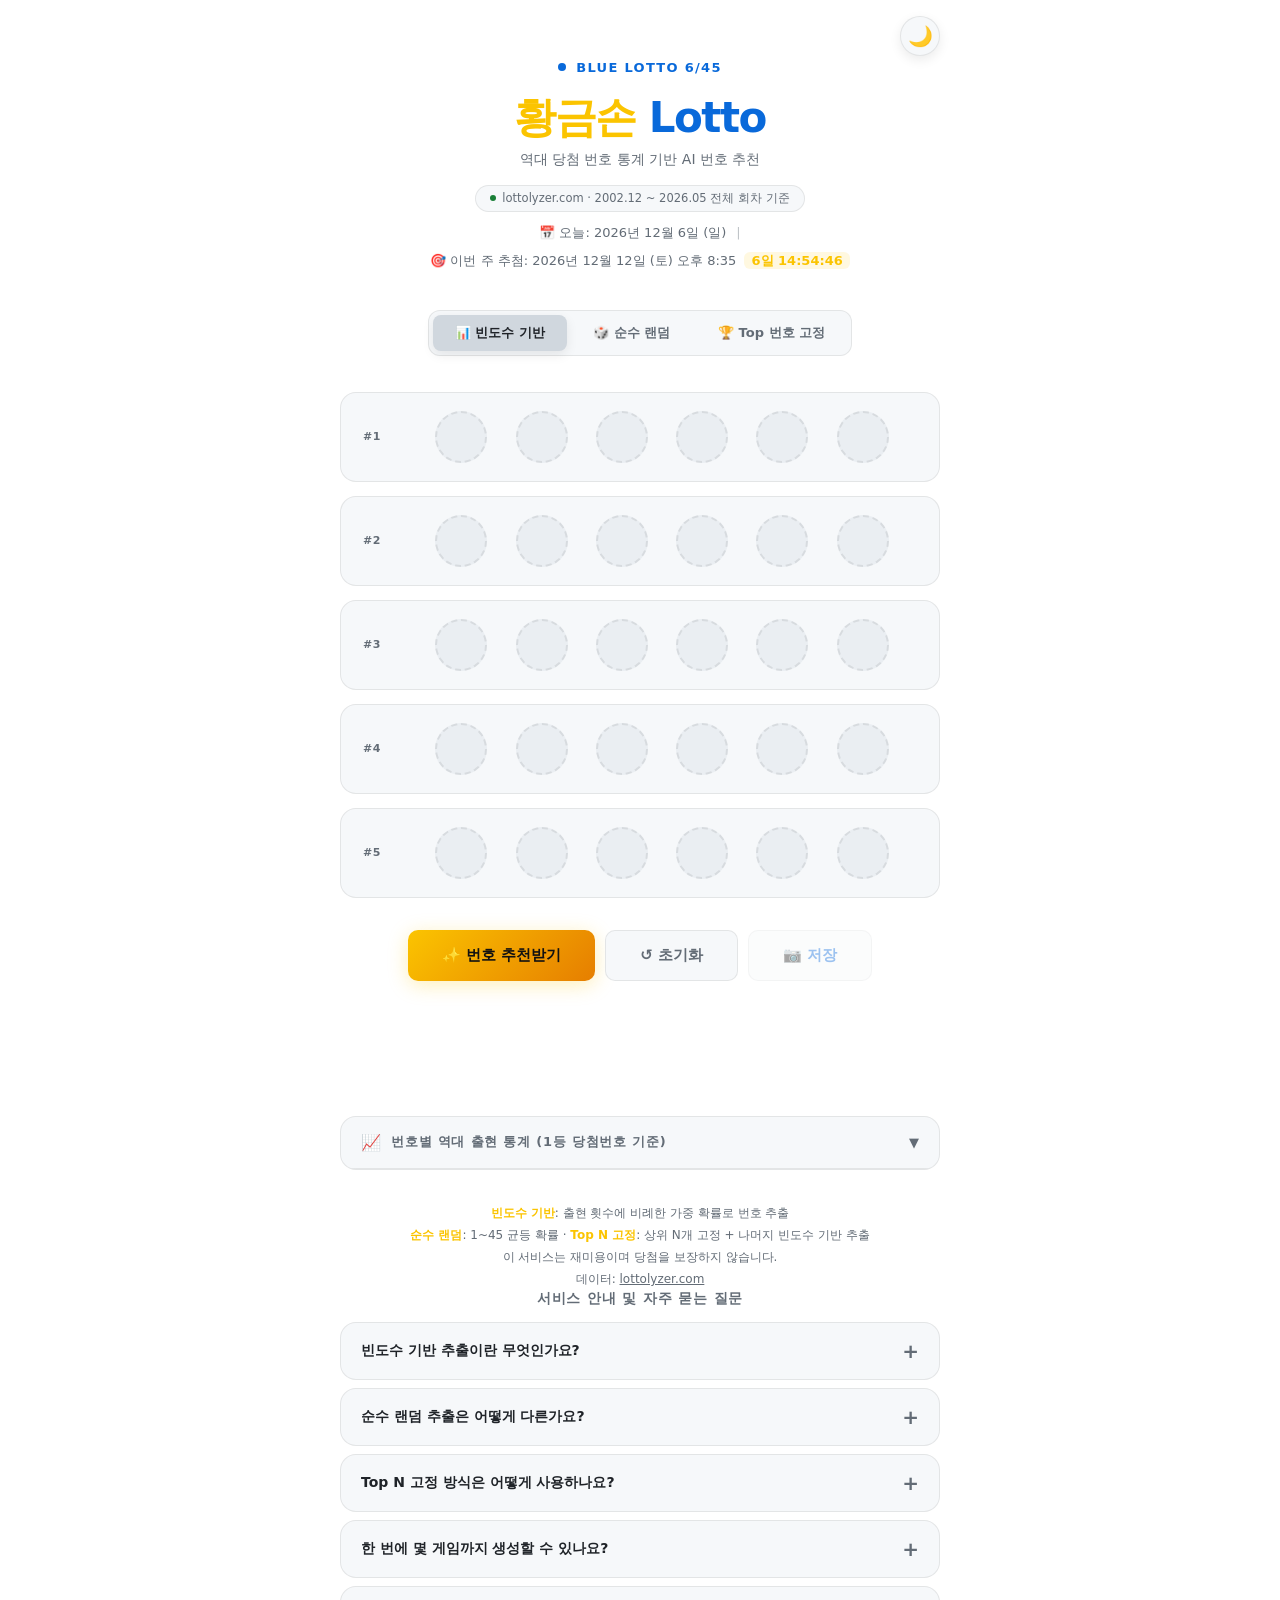
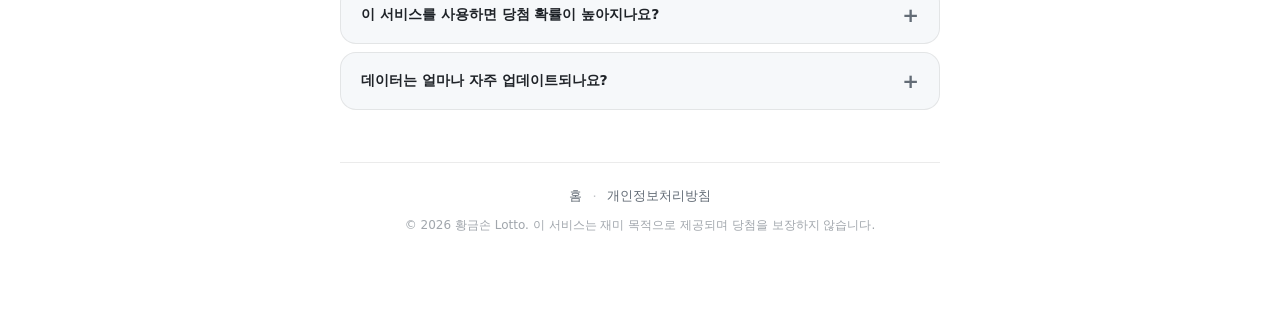
==== index.html @ 5e73bedd "타이틀 'Bluepapa AI Lotto번호 생성기' → '황금손 Lotto' 변경 Co-Authored-By: Claude Sonnet 4.6 <noreply@anthropic." ====
<!DOCTYPE html>
<html lang="ko">
<head>
  <meta charset="UTF-8" />
  <meta name="viewport" content="width=device-width, initial-scale=1.0" />
  <title>황금손 Lotto - 통계 기반 번호 추천</title>
  <meta name="description" content="역대 로또 6/45 당첨 번호 통계를 기반으로 AI가 번호를 추천해 드립니다. 빈도수 기반, 순수 랜덤, Top N 고정 등 다양한 방식으로 번호를 생성하세요." />
  <meta name="keywords" content="로또번호생성기, 로또번호추천, 로또645, AI로또, 로또통계, 로또번호, 당첨번호" />
  <meta name="robots" content="index, follow" />
  <meta property="og:type" content="website" />
  <meta property="og:title" content="황금손 Lotto" />
  <meta property="og:description" content="역대 당첨 번호 통계 기반 AI 로또 번호 추천 서비스" />
  <meta property="og:url" content="https://jocoding-ckj.pages.dev" />
  <link rel="canonical" href="https://jocoding-ckj.pages.dev" />
  <link rel="stylesheet" href="style.css">
  <script type="application/ld+json">
  {
    "@context": "https://schema.org",
    "@type": "WebApplication",
    "name": "황금손 Lotto",
    "description": "역대 로또 6/45 당첨 번호 통계를 기반으로 AI가 번호를 추천해 드리는 무료 서비스",
    "url": "https://jocoding-ckj.pages.dev",
    "applicationCategory": "EntertainmentApplication",
    "inLanguage": "ko",
    "isAccessibleForFree": true,
    "offers": { "@type": "Offer", "price": "0", "priceCurrency": "KRW" }
  }
  </script>
</head>
<body>

  <!-- Header -->
  <header>
    <button class="theme-toggle" id="themeToggle" onclick="toggleTheme()" title="테마 변경">
      <span id="themeIcon">🌙</span>
    </button>
    <div class="logo">
      <div class="logo-dot"></div>
      Blue Lotto 6/45
    </div>
    <h1><span class="gold">황금손</span> <span class="blue">Lotto</span></h1>
    <p class="tagline">역대 당첨 번호 통계 기반 AI 번호 추천</p>
    <div class="data-badge">
      lottolyzer.com · 2002.12 ~ 2026.05 전체 회차 기준
    </div>
    <div class="draw-info" id="drawInfo"></div>
  </header>

  <!-- Mode Toggle -->
  <div class="mode-wrap">
    <button class="mode-btn active" id="btnFreq" onclick="setMode('freq')">📊 빈도수 기반</button>
    <button class="mode-btn" id="btnRandom" onclick="setMode('random')">🎲 순수 랜덤</button>
    <button class="mode-btn" id="btnTopN" onclick="setMode('topn')">🏆 Top 번호 고정</button>
  </div>

  <!-- Top N 서브 셀렉터 -->
  <div class="topn-wrap" id="topnWrap">
    <div class="topn-label">상위 <strong id="topnLabelNum">3</strong>개 고정 + 나머지 빈도수 기반 추출</div>
    <div class="topn-btns">
      <button class="topn-btn" onclick="setTopN(1)">1</button>
      <button class="topn-btn" onclick="setTopN(2)">2</button>
      <button class="topn-btn active" onclick="setTopN(3)">3</button>
      <button class="topn-btn" onclick="setTopN(4)">4</button>
      <button class="topn-btn" onclick="setTopN(5)">5</button>
      <button class="topn-btn" onclick="setTopN(6)">6</button>
    </div>
  </div>

  <!-- Board -->
  <div class="board" id="board"></div>

  <!-- Buttons -->
  <div class="btn-group">
    <button class="btn btn-primary" onclick="generate()">✨ 번호 추천받기</button>
    <button class="btn btn-secondary" onclick="clearBoard()">↺ 초기화</button>
    <button class="btn btn-save" id="btnSave" onclick="saveAsImage()" disabled>📷 저장</button>
  </div>

  <!-- Lotto Ticket -->
  <section class="ticket-section" id="ticketSection">
    <div class="ticket-section-header">
      <span class="ticket-section-title">📋 로또 기입 용지</span>
    </div>
    <div class="ticket-scroll-wrap">
      <div class="ticket-card">
        <div class="ticket-brand-strip">
          <div class="ticket-brand-inner">
            <span class="tb-logo">Lotto</span>
            <span class="tb-sub">6/45</span>
          </div>
        </div>
        <div class="ticket-games" id="ticketGames"></div>
      </div>
    </div>
  </section>

  <!-- Stats Panel -->
  <div class="stats-panel">
    <div class="stats-header" onclick="toggleStats()">
      <div class="stats-header-left">
        <span>📈</span>
        <h2>번호별 역대 출현 통계 (1등 당첨번호 기준)</h2>
      </div>
      <span class="stats-toggle-icon" id="statsIcon">▼</span>
    </div>
    <div class="stats-body" id="statsBody">
      <div class="stats-inner">
        <div class="sort-tabs">
          <button class="sort-tab active" onclick="sortStats('freq')">출현 많은 순</button>
          <button class="sort-tab" onclick="sortStats('asc')">번호 오름차순</button>
          <button class="sort-tab" onclick="sortStats('rare')">출현 적은 순</button>
        </div>
        <div class="stats-grid" id="statsGrid"></div>
      </div>
    </div>
  </div>

  <!-- Notice -->
  <p class="notice">
    <strong>빈도수 기반</strong>: 출현 횟수에 비례한 가중 확률로 번호 추출<br>
    <strong>순수 랜덤</strong>: 1~45 균등 확률 · <strong>Top N 고정</strong>: 상위 N개 고정 + 나머지 빈도수 기반 추출<br>
    이 서비스는 재미용이며 당첨을 보장하지 않습니다.<br>
    데이터: <a href="https://en.lottolyzer.com/number-frequencies/south-korea/6_slash_45-lotto" target="_blank">lottolyzer.com</a>
  </p>

  <!-- FAQ -->
  <section class="faq-section" id="faq">
    <h2 class="faq-title">서비스 안내 및 자주 묻는 질문</h2>
    <div class="faq-list">
      <div class="faq-item">
        <button class="faq-q" onclick="toggleFaq(this)">
          <span>빈도수 기반 추출이란 무엇인가요?</span>
          <span class="faq-icon">+</span>
        </button>
        <div class="faq-a">
          <p>2002년 12월부터 현재까지 진행된 모든 로또 6/45 회차의 1등 당첨 번호를 분석하여, 자주 등장한 번호일수록 더 높은 가중 확률로 선택하는 방식입니다. 통계적으로 출현 빈도가 높은 번호를 선호하시는 분께 적합합니다.</p>
        </div>
      </div>
      <div class="faq-item">
        <button class="faq-q" onclick="toggleFaq(this)">
          <span>순수 랜덤 추출은 어떻게 다른가요?</span>
          <span class="faq-icon">+</span>
        </button>
        <div class="faq-a">
          <p>1번부터 45번까지 모든 번호를 완전히 동일한 확률로 추출하는 방식입니다. 과거 통계와 무관하게 순수하게 운에 맡기고 싶으신 분께 적합하며, 매 추출마다 완전히 독립적인 번호 조합이 생성됩니다.</p>
        </div>
      </div>
      <div class="faq-item">
        <button class="faq-q" onclick="toggleFaq(this)">
          <span>Top N 고정 방식은 어떻게 사용하나요?</span>
          <span class="faq-icon">+</span>
        </button>
        <div class="faq-a">
          <p>역대 가장 많이 출현한 상위 N개 번호를 매 게임에 반드시 포함시키고, 나머지 번호는 빈도수 기반으로 추출하는 혼합 방식입니다. N은 1~6 중에서 선택할 수 있으며, 핫 번호를 고정하면서 나머지는 통계적으로 추출하고 싶을 때 유용합니다.</p>
        </div>
      </div>
      <div class="faq-item">
        <button class="faq-q" onclick="toggleFaq(this)">
          <span>한 번에 몇 게임까지 생성할 수 있나요?</span>
          <span class="faq-icon">+</span>
        </button>
        <div class="faq-a">
          <p>현재 버튼을 누를 때마다 5게임(5줄)이 한꺼번에 생성됩니다. 각 게임은 서로 독립적으로 계산되며, 초기화 버튼을 누르면 보드가 비워지고 다시 생성할 수 있습니다.</p>
        </div>
      </div>
      <div class="faq-item">
        <button class="faq-q" onclick="toggleFaq(this)">
          <span>이 서비스를 사용하면 당첨 확률이 높아지나요?</span>
          <span class="faq-icon">+</span>
        </button>
        <div class="faq-a">
          <p>아니요. 로또는 매 회차 독립적으로 진행되는 무작위 추첨이므로, 어떤 통계적 방법으로도 당첨 확률을 높이는 것은 불가능합니다. 이 서비스는 순수하게 재미와 흥미를 위한 도구이며, 당첨을 보장하거나 암시하지 않습니다. 책임감 있는 방식으로 즐겨 주세요.</p>
        </div>
      </div>
      <div class="faq-item">
        <button class="faq-q" onclick="toggleFaq(this)">
          <span>데이터는 얼마나 자주 업데이트되나요?</span>
          <span class="faq-icon">+</span>
        </button>
        <div class="faq-a">
          <p>현재 2002년 12월 첫 회차부터 2026년 5월까지의 전체 회차 데이터를 기반으로 하고 있습니다. 통계 데이터는 주기적으로 최신 회차를 반영하여 업데이트됩니다.</p>
        </div>
      </div>
    </div>
  </section>

  <!-- Footer -->
  <footer class="site-footer">
    <nav class="footer-nav">
      <a href="/">홈</a>
      <span class="footer-divider">·</span>
      <a href="/privacy.html">개인정보처리방침</a>
    </nav>
    <p class="footer-copy">© 2026 황금손 Lotto. 이 서비스는 재미 목적으로 제공되며 당첨을 보장하지 않습니다.</p>
  </footer>

  <script src="main.js"></script>
  <script>
    function toggleFaq(btn) {
      const item = btn.closest('.faq-item');
      const isOpen = item.classList.contains('open');
      document.querySelectorAll('.faq-item.open').forEach(el => el.classList.remove('open'));
      if (!isOpen) item.classList.add('open');
    }
  </script>
  <script>
    (function () {
      const days = ['일', '월', '화', '수', '목', '금', '토'];
      const fmt = d => `${d.getFullYear()}년 ${d.getMonth() + 1}월 ${d.getDate()}일 (${days[d.getDay()]})`;

      function getNextDraw() {
        const now = new Date();
        const draw = new Date(now);
        const dow = draw.getDay();
        const daysUntilSat = (6 - dow + 7) % 7 || 7;
        const isTodaySat = dow === 6 && (now.getHours() < 20 || (now.getHours() === 20 && now.getMinutes() < 35));
        if (!isTodaySat) draw.setDate(draw.getDate() + daysUntilSat);
        draw.setHours(20, 35, 0, 0);
        return draw;
      }

      function pad(n) { return String(n).padStart(2, '0'); }

      function updateInfo() {
        const now = new Date();
        const draw = getNextDraw();
        const diff = draw - now;

        const todayStr = fmt(now);
        const drawStr = `${fmt(draw)} 오후 8:35`;

        let countdown = '';
        if (diff > 0) {
          const h = Math.floor(diff / 3600000);
          const m = Math.floor((diff % 3600000) / 60000);
          const s = Math.floor((diff % 60000) / 1000);
          const d = Math.floor(h / 24);
          const rh = h % 24;
          countdown = d > 0
            ? `<span class="countdown">${d}일 ${pad(rh)}:${pad(m)}:${pad(s)}</span>`
            : `<span class="countdown">${pad(rh)}:${pad(m)}:${pad(s)}</span>`;
        }

        document.getElementById('drawInfo').innerHTML =
          `<span>📅 오늘: ${todayStr}</span><span class="draw-divider">|</span><span>🎯 이번 주 추첨: ${drawStr} ${countdown}</span>`;
      }

      updateInfo();
      setInterval(updateInfo, 1000);
    })();
  </script>
</body>
</html>
---- style.css ----
/* ── System Font Stack ── */
:root {
  /* Light Mode (Default) */
  --bg:      #ffffff;
  --bg2:     #f6f8fa;
  --bg3:     #eaeef2;
  --bg4:     #d0d7de;
  --border:  rgba(0,0,0,0.08);
  --text:    #1f2328;
  --muted:   #636c76;
  --accent:  #fbc400;
  --accent2: #0969da;
  --green:   #1a7f37;
  --radius:  16px;
  --shadow:  0 4px 12px rgba(0,0,0,0.08);
  --ball-shadow: 0 4px 8px rgba(0,0,0,0.15);
}

body.dark-mode {
  /* Dark Mode */
  --bg:      #0d1117;
  --bg2:     #161b22;
  --bg3:     #1c2230;
  --bg4:     #222b3a;
  --border:  rgba(255,255,255,0.08);
  --text:    #e6edf3;
  --muted:   #8b949e;
  --accent:  #fbc400;
  --accent2: #4f9cf9;
  --green:   #4caf50;
  --shadow:  0 4px 12px rgba(0,0,0,0.5);
  --ball-shadow: 0 6px 16px rgba(0,0,0,0.5);
}

*, *::before, *::after { box-sizing: border-box; margin: 0; padding: 0; }

html { scroll-behavior: smooth; }

body {
  background: var(--bg);
  color: var(--text);
  font-family: 'Segoe UI', system-ui, -apple-system, sans-serif;
  min-height: 100vh;
  display: flex;
  flex-direction: column;
  align-items: center;
  padding: 56px 20px 80px;
  transition: background 0.3s, color 0.3s;
}

::-webkit-scrollbar { width: 6px; }
::-webkit-scrollbar-track { background: var(--bg); }
::-webkit-scrollbar-thumb { background: var(--bg3); border-radius: 3px; }

/* ───────────── HEADER ───────────── */
header {
  text-align: center;
  margin-bottom: 40px;
  position: relative;
  width: 100%;
  max-width: 600px;
}

.theme-toggle {
  position: absolute;
  top: -40px;
  right: 0;
  background: var(--bg2);
  border: 1px solid var(--border);
  color: var(--text);
  width: 40px;
  height: 40px;
  border-radius: 50%;
  display: flex;
  align-items: center;
  justify-content: center;
  cursor: pointer;
  font-size: 20px;
  transition: all 0.2s;
  box-shadow: var(--shadow);
}

.theme-toggle:hover {
  transform: scale(1.1);
}

.logo {
  display: inline-flex;
  align-items: center;
  justify-content: center;
  gap: 10px;
  font-size: 13px;
  font-weight: 700;
  color: var(--accent2);
  letter-spacing: 0.1em;
  text-transform: uppercase;
  margin-bottom: 20px;
  font-variant-numeric: tabular-nums;
}

.logo-dot {
  width: 8px; height: 8px;
  border-radius: 50%;
  background: var(--accent2);
  animation: blink 2s ease-in-out infinite;
}

@keyframes blink {
  0%, 100% { opacity: 1; }
  50% { opacity: 0.3; }
}

h1 {
  font-size: clamp(24px, 5vw, 42px);
  font-weight: 800;
  letter-spacing: -1.5px;
  line-height: 1.1;
  margin-bottom: 10px;
  white-space: nowrap;
}

h1 .blue { color: var(--accent2); }
h1 .gold { color: var(--accent); }

.tagline {
  font-size: 14px;
  color: var(--muted);
  margin-bottom: 16px;
}

.data-badge {
  display: inline-flex;
  align-items: center;
  gap: 6px;
  background: var(--bg2);
  border: 1px solid var(--border);
  border-radius: 100px;
  padding: 5px 14px;
  font-size: 11.5px;
  color: var(--muted);
}

.data-badge::before {
  content: '';
  width: 6px; height: 6px;
  border-radius: 50%;
  background: var(--green);
}

.draw-info {
  margin-top: 12px;
  display: flex;
  align-items: center;
  gap: 10px;
  flex-wrap: wrap;
  justify-content: center;
  font-size: 13px;
  color: var(--muted);
}

.draw-divider {
  opacity: 0.4;
}

.countdown {
  font-variant-numeric: tabular-nums;
  font-weight: 600;
  color: var(--accent);
  background: rgba(251, 196, 0, 0.12);
  padding: 1px 7px;
  border-radius: 6px;
  margin-left: 4px;
}

/* ───────────── MODE TOGGLE ───────────── */
.mode-wrap {
  display: flex;
  background: var(--bg2);
  border: 1px solid var(--border);
  border-radius: 12px;
  padding: 4px;
  gap: 4px;
  margin-bottom: 12px;
}

.mode-btn {
  cursor: pointer;
  border: none;
  border-radius: 8px;
  padding: 9px 22px;
  font-size: 13px;
  font-weight: 600;
  font-family: inherit;
  background: transparent;
  color: var(--muted);
  transition: all 0.2s;
  white-space: nowrap;
}

.mode-btn.active {
  background: var(--bg4);
  color: var(--text);
  box-shadow: var(--shadow);
}

/* ───────────── TOP-N 서브 셀렉터 ───────────── */
.topn-wrap {
  display: flex;
  flex-direction: column;
  align-items: center;
  gap: 10px;
  margin-bottom: 24px;
  overflow: hidden;
  max-height: 0;
  opacity: 0;
  transition: max-height 0.35s ease, opacity 0.25s ease, margin-bottom 0.35s ease;
}

.topn-wrap.visible {
  max-height: 120px;
  opacity: 1;
  margin-bottom: 24px;
}

.topn-label {
  font-size: 12px;
  color: var(--muted);
  letter-spacing: 0.05em;
}

.topn-label strong { color: var(--accent); }

.topn-btns {
  display: flex;
  gap: 7px;
}

.topn-btn {
  cursor: pointer;
  width: 44px; height: 44px;
  border-radius: 10px;
  border: 1px solid var(--border);
  background: var(--bg3);
  color: var(--muted);
  font-family: inherit;
  font-size: 15px;
  font-weight: 700;
  transition: all 0.2s;
  display: flex; align-items: center; justify-content: center;
}

.topn-btn:hover {
  border-color: rgba(251,196,0,0.4);
  color: var(--text);
}

.topn-btn.active {
  background: linear-gradient(135deg, #fbc400, #e67e00);
  border-color: transparent;
  color: #111;
  box-shadow: 0 4px 12px rgba(251,196,0,0.35);
  transform: scale(1.1);
}

/* 고정 볼 표시 */
.ball.fixed-ball {
  box-shadow:
    inset 0 -4px 8px rgba(0,0,0,0.3),
    inset 0 2px 4px rgba(255,255,255,0.15),
    var(--ball-shadow),
    0 0 0 3px rgba(251,196,0,0.7);
}

.pin-icon {
  font-size: 9px;
  text-align: center;
  line-height: 1;
  height: 12px;
}

/* ───────────── BOARD ───────────── */
.board {
  width: 100%;
  max-width: 600px;
  display: flex;
  flex-direction: column;
  gap: 14px;
  margin-bottom: 32px;
}

.game-row {
  background: var(--bg2);
  border: 1px solid var(--border);
  border-radius: var(--radius);
  padding: 18px 22px;
  display: flex;
  align-items: center;
  gap: 14px;
  transition: border-color 0.25s;
}

.game-row:hover { border-color: rgba(251,196,0,0.2); }

.game-label {
  font-size: 11px;
  font-weight: 700;
  color: var(--muted);
  min-width: 30px;
  letter-spacing: 0.05em;
  font-variant-numeric: tabular-nums;
}

.balls {
  display: flex;
  flex: 1;
  justify-content: space-evenly;
  align-items: flex-end;
}

/* ───────────── BALL ───────────── */
.ball-wrap { display: flex; flex-direction: column; align-items: center; gap: 4px; }

.ball {
  width: 52px; height: 52px;
  border-radius: 50%;
  display: flex;
  align-items: center;
  justify-content: center;
  font-size: 17px;
  font-weight: 800;
  color: #fff;
  text-shadow: 0 1px 3px rgba(0,0,0,0.35);
  position: relative;
  opacity: 0;
  transform: scale(0.3) rotate(-15deg);
  transition: opacity 0.3s, transform 0.42s cubic-bezier(0.34,1.56,0.64,1);
  box-shadow:
    inset 0 -4px 8px rgba(0,0,0,0.3),
    inset 0 2px 4px rgba(255,255,255,0.15),
    var(--ball-shadow);
  cursor: default;
}

.ball::after {
  content: '';
  position: absolute;
  top: 7px; left: 9px;
  width: 14px; height: 9px;
  background: rgba(255,255,255,0.28);
  border-radius: 50%;
  transform: rotate(-30deg);
}

.ball.show { opacity: 1; transform: scale(1) rotate(0deg); }

/* 로또 공 색상 */
.ball.y { background: radial-gradient(circle at 35% 30%, #ffe566, #f9a800); }  /* 1–10 */
.ball.b { background: radial-gradient(circle at 35% 30%, #90caf9, #1565c0); }  /* 11–20 */
.ball.r { background: radial-gradient(circle at 35% 30%, #ef9a9a, #c62828); }  /* 21–30 */
.ball.s { background: radial-gradient(circle at 35% 30%, #cfd8dc, #546e7a); }  /* 31–40 */
.ball.g { background: radial-gradient(circle at 35% 30%, #dce775, #558b2f); }  /* 41–45 */

.ball-placeholder {
  width: 52px; height: 52px;
  border-radius: 50%;
  background: var(--bg3);
  border: 2px dashed var(--border);
}

.ball-rank {
  font-size: 9px;
  font-weight: 700;
  color: var(--muted);
  letter-spacing: 0.04em;
  opacity: 0;
  transition: opacity 0.3s 0.5s;
  height: 12px;
}

.ball-rank.hot { color: var(--accent); }
.ball-rank.visible { opacity: 1; }

/* ───────────── BUTTONS ───────────── */
.btn-group {
  display: flex;
  gap: 10px;
  flex-wrap: wrap;
  justify-content: center;
  margin-bottom: 44px;
}

.btn {
  cursor: pointer;
  border: none;
  border-radius: 10px;
  font-family: inherit;
  font-weight: 700;
  font-size: 15px;
  padding: 15px 34px;
  transition: transform 0.15s, box-shadow 0.2s, background 0.2s;
}

.btn:active { transform: scale(0.95) !important; }

.btn-primary {
  background: linear-gradient(135deg, #fbc400 0%, #e67e00 100%);
  color: #111;
  box-shadow: 0 4px 20px rgba(251,196,0,0.28);
}

.btn-primary:hover {
  transform: translateY(-2px);
  box-shadow: 0 8px 32px rgba(251,196,0,0.42);
}

.btn-secondary {
  background: var(--bg2);
  color: var(--muted);
  border: 1px solid var(--border);
}

.btn-secondary:hover {
  color: var(--text);
  border-color: rgba(0,0,0,0.1);
  transform: translateY(-2px);
}

.btn-save {
  background: var(--bg2);
  color: var(--accent2);
  border: 1px solid var(--border);
}

.btn-save:hover:not(:disabled) {
  background: var(--bg3);
  transform: translateY(-2px);
}

.btn-save:disabled {
  opacity: 0.4;
  cursor: not-allowed;
}

body.dark-mode .btn-secondary:hover {
    border-color: rgba(255,255,255,0.2);
}

/* ───────────── STATS PANEL ───────────── */
.stats-panel {
  width: 100%;
  max-width: 600px;
  background: var(--bg2);
  border: 1px solid var(--border);
  border-radius: var(--radius);
  overflow: hidden;
  margin-bottom: 32px;
}

.stats-header {
  display: flex;
  align-items: center;
  justify-content: space-between;
  padding: 16px 20px;
  border-bottom: 1px solid var(--border);
  cursor: pointer;
  user-select: none;
}

.stats-header-left {
  display: flex;
  align-items: center;
  gap: 10px;
}

.stats-header h2 {
  font-size: 13px;
  font-weight: 700;
  color: var(--muted);
  letter-spacing: 0.06em;
  text-transform: uppercase;
}

.stats-toggle-icon {
  font-size: 13px;
  color: var(--muted);
  transition: transform 0.3s;
}

.stats-toggle-icon.open { transform: rotate(180deg); }

.stats-body {
  max-height: 0;
  overflow: hidden;
  transition: max-height 0.4s ease;
}

.stats-body.open { max-height: 600px; }

.stats-inner { padding: 20px; }

/* 정렬 탭 */
.sort-tabs {
  display: flex;
  gap: 6px;
  margin-bottom: 16px;
}

.sort-tab {
  cursor: pointer;
  border: 1px solid var(--border);
  border-radius: 6px;
  padding: 5px 12px;
  font-size: 11px;
  font-weight: 600;
  background: transparent;
  color: var(--muted);
  font-family: inherit;
  transition: all 0.15s;
}

.sort-tab.active {
  background: var(--bg4);
  color: var(--text);
  border-color: rgba(0,0,0,0.1);
}

body.dark-mode .sort-tab.active {
    border-color: rgba(255,255,255,0.2);
}

.stats-grid {
  display: grid;
  grid-template-columns: repeat(auto-fill, minmax(76px, 1fr));
  gap: 7px;
}

.stat-card {
  display: flex;
  flex-direction: column;
  align-items: center;
  gap: 5px;
  padding: 10px 6px 8px;
  border-radius: 10px;
  border: 1px solid var(--border);
  background: var(--bg3);
  transition: border-color 0.2s, background 0.2s, transform 0.2s;
}

.stat-card.picked {
  border-color: rgba(251,196,0,0.55);
  background: rgba(251,196,0,0.05);
  transform: scale(1.04);
}

.stat-num {
  font-size: 17px;
  font-weight: 800;
  color: var(--text);
}

.stat-bar-wrap {
  width: 100%;
  height: 4px;
  background: rgba(0,0,0,0.06);
  border-radius: 2px;
  overflow: hidden;
}

body.dark-mode .stat-bar-wrap {
    background: rgba(255,255,255,0.06);
}

.stat-bar {
  height: 100%;
  border-radius: 2px;
  background: linear-gradient(90deg, #fbc400, #e67e00);
}

.stat-count {
  font-size: 10px;
  color: var(--muted);
  font-variant-numeric: tabular-nums;
}

/* ───────────── CONTACT FORM ───────────── */
.contact-section {
  width: 100%;
  max-width: 600px;
  background: var(--bg2);
  border: 1px solid var(--border);
  border-radius: var(--radius);
  padding: 28px 28px 24px;
  margin-bottom: 32px;
}

.contact-header { margin-bottom: 20px; }

.contact-title {
  font-size: 15px;
  font-weight: 700;
  color: var(--text);
  margin-bottom: 6px;
  letter-spacing: 0.02em;
}

.contact-desc {
  font-size: 12px;
  color: var(--muted);
  line-height: 1.6;
}

.form-row {
  display: grid;
  grid-template-columns: 1fr 1fr;
  gap: 12px;
}

.form-group {
  display: flex;
  flex-direction: column;
  gap: 6px;
  margin-bottom: 14px;
}

.form-group label {
  font-size: 12px;
  font-weight: 600;
  color: var(--muted);
  letter-spacing: 0.04em;
}

.form-group input,
.form-group select,
.form-group textarea {
  background: var(--bg);
  border: 1px solid var(--border);
  border-radius: 10px;
  color: var(--text);
  font-family: inherit;
  font-size: 13.5px;
  padding: 10px 13px;
  transition: border-color 0.2s, box-shadow 0.2s;
  outline: none;
  width: 100%;
  resize: none;
}

.form-group input::placeholder,
.form-group textarea::placeholder {
  color: var(--muted);
  opacity: 0.6;
}

.form-group input:focus,
.form-group select:focus,
.form-group textarea:focus {
  border-color: var(--accent);
  box-shadow: 0 0 0 3px rgba(251,196,0,0.15);
}

.form-group select option {
  background: var(--bg2);
  color: var(--text);
}

.form-submit {
  width: 100%;
  margin-top: 4px;
}

.form-success {
  display: none;
  text-align: center;
  color: var(--green);
  font-size: 14px;
  font-weight: 600;
  padding: 12px 0;
}

@media (max-width: 500px) {
  .form-row { grid-template-columns: 1fr; }
  .contact-section { padding: 20px 16px; }
}

/* ───────────── LOTTO TICKET ───────────── */
.ticket-section {
  width: 100%;
  max-width: 600px;
  margin-bottom: 32px;
  opacity: 0;
  transform: translateY(12px);
  pointer-events: none;
  transition: opacity 0.4s ease, transform 0.4s ease;
}

.ticket-section.visible {
  opacity: 1;
  transform: translateY(0);
  pointer-events: auto;
}

.ticket-section-header {
  text-align: center;
  margin-bottom: 10px;
}

.ticket-section-title {
  font-size: 12px;
  font-weight: 700;
  color: var(--muted);
  letter-spacing: 0.08em;
  text-transform: uppercase;
}

.ticket-scroll-wrap {
  overflow-x: auto;
  -webkit-overflow-scrolling: touch;
  border-radius: 12px;
  box-shadow: var(--shadow);
}

.ticket-card {
  display: flex;
  background: #fff;
  border-radius: 12px;
  overflow: hidden;
  border: 1px solid #ddd;
  min-width: max-content;
}

/* 왼쪽 브랜드 세로 스트립 */
.ticket-brand-strip {
  width: 36px;
  background: #cc1f2b;
  display: flex;
  align-items: center;
  justify-content: center;
  flex-shrink: 0;
}

.ticket-brand-inner {
  display: flex;
  flex-direction: column;
  align-items: center;
  gap: 2px;
  transform: rotate(-90deg);
  white-space: nowrap;
}

.tb-logo {
  font-size: 13px;
  font-weight: 900;
  color: #fff;
  font-style: italic;
  letter-spacing: 1px;
}

.tb-sub {
  font-size: 9px;
  font-weight: 700;
  color: rgba(255,255,255,0.85);
  letter-spacing: 0.5px;
}

/* 게임 컬럼들 */
.ticket-games {
  display: flex;
}

.ticket-game {
  display: flex;
  flex-direction: column;
  border-left: 1px solid #e0e0e0;
}

/* 게임 헤더 */
.tg-header {
  display: flex;
  align-items: center;
  justify-content: space-between;
  padding: 5px 7px 4px;
  background: #f5f5f5;
  border-bottom: 1px solid #e0e0e0;
  gap: 6px;
}

.tg-label {
  font-size: 13px;
  font-weight: 900;
  color: #cc1f2b;
}

.tg-price {
  font-size: 9px;
  font-weight: 700;
  color: #555;
  white-space: nowrap;
}

/* 숫자 그리드 7×7 */
.tg-grid {
  display: grid;
  grid-template-columns: repeat(7, 22px);
  gap: 1px;
  padding: 5px 6px;
  background: #fff;
  flex: 1;
}

.tg-cell {
  width: 22px;
  height: 22px;
  border-radius: 50%;
  display: flex;
  align-items: center;
  justify-content: center;
  font-size: 9.5px;
  font-weight: 600;
  color: #333;
  border: 1px solid #ddd;
  background: #fff;
  font-variant-numeric: tabular-nums;
  cursor: default;
  transition: transform 0.2s;
}

.tg-cell.tg-empty {
  border-color: transparent;
  background: transparent;
}

/* 선택된 번호: 볼 색상 */
.tg-cell.tg-y {
  background: radial-gradient(circle at 35% 30%, #ffe566, #f9a800);
  border-color: #f9a800;
  color: #5a3800;
  font-weight: 800;
  box-shadow: 0 1px 4px rgba(249,168,0,0.5);
  transform: scale(1.12);
}
.tg-cell.tg-b {
  background: radial-gradient(circle at 35% 30%, #90caf9, #1565c0);
  border-color: #1565c0;
  color: #fff;
  font-weight: 800;
  box-shadow: 0 1px 4px rgba(21,101,192,0.5);
  transform: scale(1.12);
}
.tg-cell.tg-r {
  background: radial-gradient(circle at 35% 30%, #ef9a9a, #c62828);
  border-color: #c62828;
  color: #fff;
  font-weight: 800;
  box-shadow: 0 1px 4px rgba(198,40,40,0.5);
  transform: scale(1.12);
}
.tg-cell.tg-s {
  background: radial-gradient(circle at 35% 30%, #cfd8dc, #546e7a);
  border-color: #546e7a;
  color: #fff;
  font-weight: 800;
  box-shadow: 0 1px 4px rgba(84,110,122,0.5);
  transform: scale(1.12);
}
.tg-cell.tg-g {
  background: radial-gradient(circle at 35% 30%, #dce775, #558b2f);
  border-color: #558b2f;
  color: #fff;
  font-weight: 800;
  box-shadow: 0 1px 4px rgba(85,139,47,0.5);
  transform: scale(1.12);
}

/* 게임 푸터 */
.tg-footer {
  font-size: 7.5px;
  color: #888;
  text-align: center;
  padding: 3px 4px;
  border-top: 1px solid #eee;
  background: #fafafa;
  white-space: nowrap;
}

/* ───────────── FAQ ───────────── */
.faq-section {
  width: 100%;
  max-width: 600px;
  margin-bottom: 40px;
}

.faq-title {
  font-size: 14px;
  font-weight: 700;
  color: var(--muted);
  letter-spacing: 0.06em;
  text-transform: uppercase;
  margin-bottom: 14px;
  text-align: center;
}

.faq-list {
  display: flex;
  flex-direction: column;
  gap: 8px;
}

.faq-item {
  background: var(--bg2);
  border: 1px solid var(--border);
  border-radius: var(--radius);
  overflow: hidden;
}

.faq-q {
  width: 100%;
  display: flex;
  align-items: center;
  justify-content: space-between;
  gap: 12px;
  padding: 16px 20px;
  background: none;
  border: none;
  cursor: pointer;
  font-family: inherit;
  font-size: 14px;
  font-weight: 600;
  color: var(--text);
  text-align: left;
}

.faq-icon {
  font-size: 20px;
  color: var(--muted);
  transition: transform 0.25s;
  flex-shrink: 0;
}

.faq-item.open .faq-icon { transform: rotate(45deg); color: var(--accent); }

.faq-a {
  max-height: 0;
  overflow: hidden;
  transition: max-height 0.3s ease, padding 0.3s ease;
  padding: 0 20px;
}

.faq-item.open .faq-a {
  max-height: 200px;
  padding: 0 20px 16px;
}

.faq-a p {
  font-size: 13.5px;
  color: var(--muted);
  line-height: 1.8;
}

/* ───────────── SITE FOOTER ───────────── */
.site-footer {
  width: 100%;
  max-width: 600px;
  text-align: center;
  margin-top: 12px;
  padding-top: 24px;
  border-top: 1px solid var(--border);
}

.footer-nav {
  display: flex;
  align-items: center;
  justify-content: center;
  gap: 10px;
  margin-bottom: 10px;
}

.footer-nav a {
  font-size: 13px;
  color: var(--muted);
  text-decoration: none;
  transition: color 0.2s;
}

.footer-nav a:hover { color: var(--text); }

.footer-divider {
  color: var(--muted);
  opacity: 0.4;
  font-size: 13px;
}

.footer-copy {
  font-size: 12px;
  color: var(--muted);
  opacity: 0.6;
  line-height: 1.7;
}

/* ───────────── FOOTER NOTICE ───────────── */
.notice {
  font-size: 12px;
  color: var(--muted);
  text-align: center;
  line-height: 1.85;
  max-width: 480px;
}

.notice strong { color: var(--accent); }
.notice a { color: var(--muted); }

/* ───────────── RESPONSIVE ───────────── */
@media (max-width: 500px) {
  .ball, .ball-placeholder { width: 44px; height: 44px; font-size: 15px; }
  .game-row { padding: 14px 12px; gap: 10px; }
  .balls { gap: 7px; }
  .ball::after { top: 5px; left: 6px; width: 11px; height: 7px; }
  .btn { padding: 13px 24px; font-size: 14px; }
  .theme-toggle { top: -50px; }
}
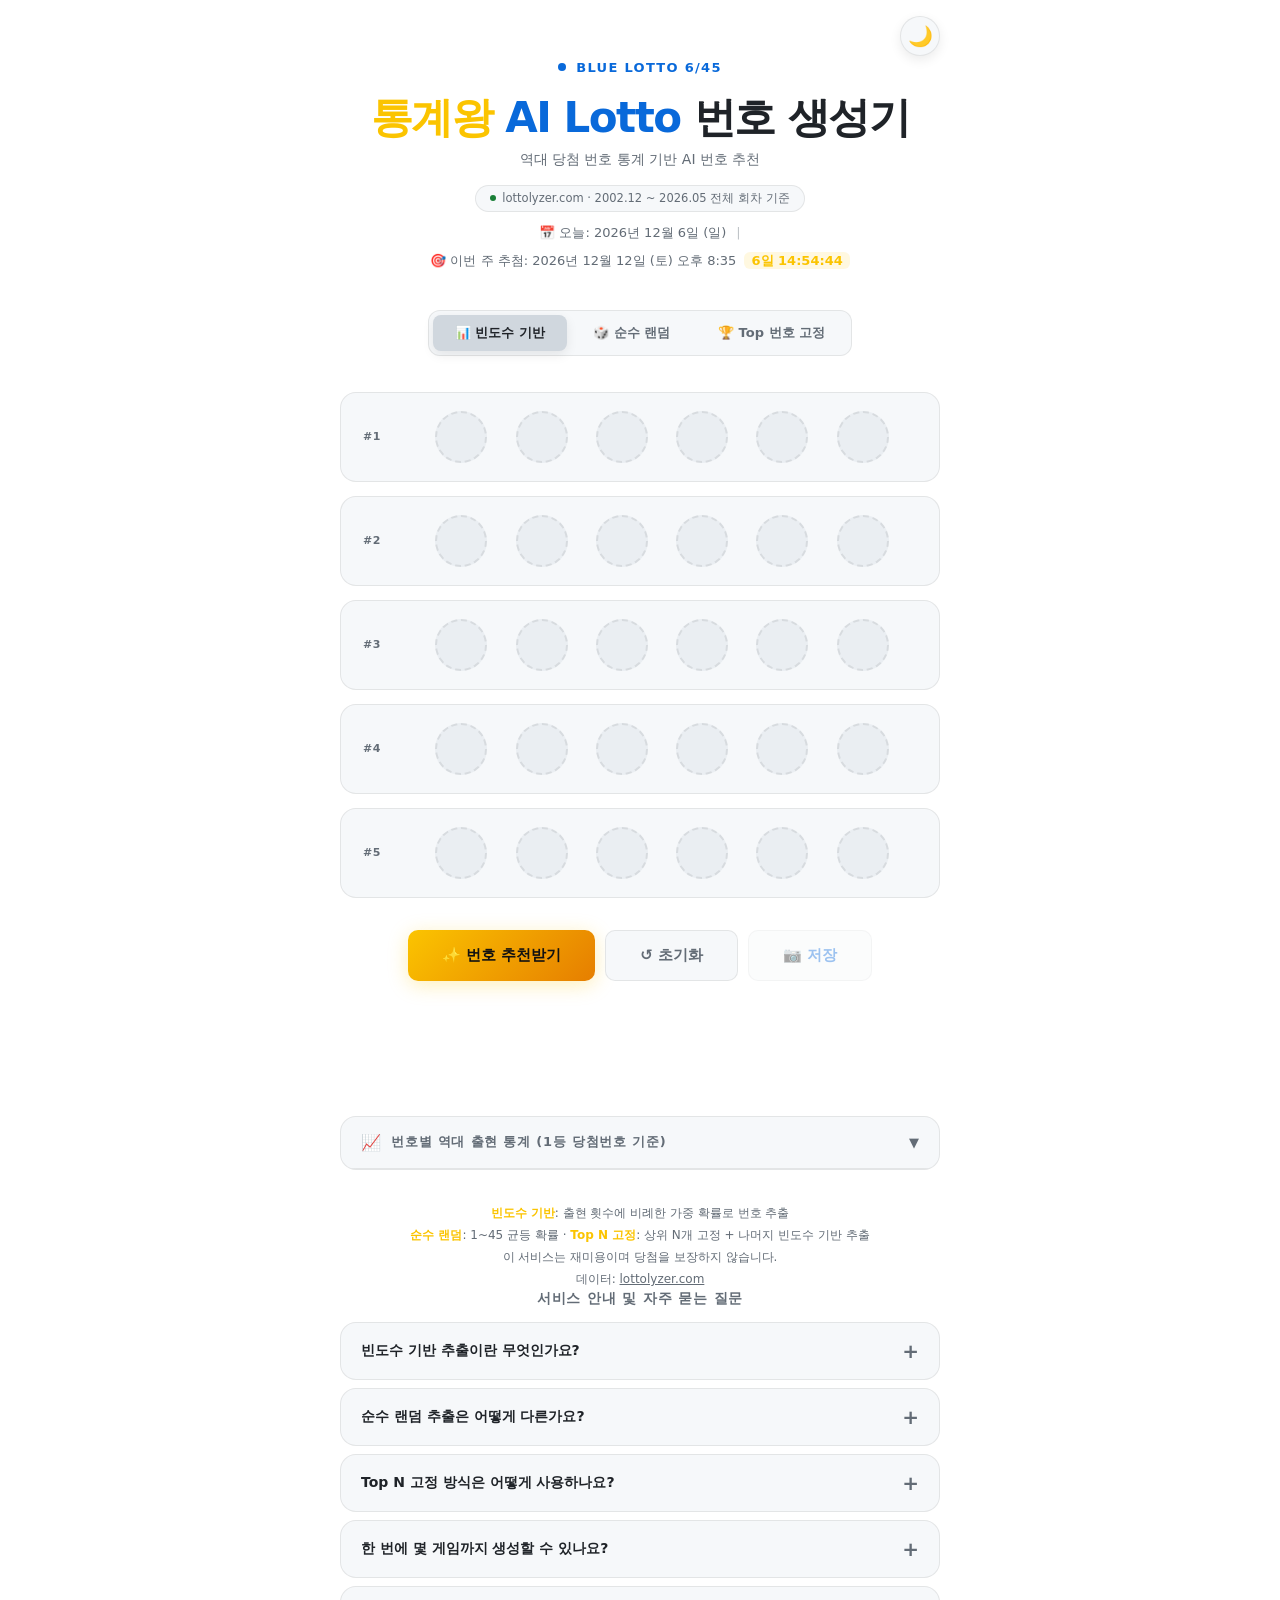
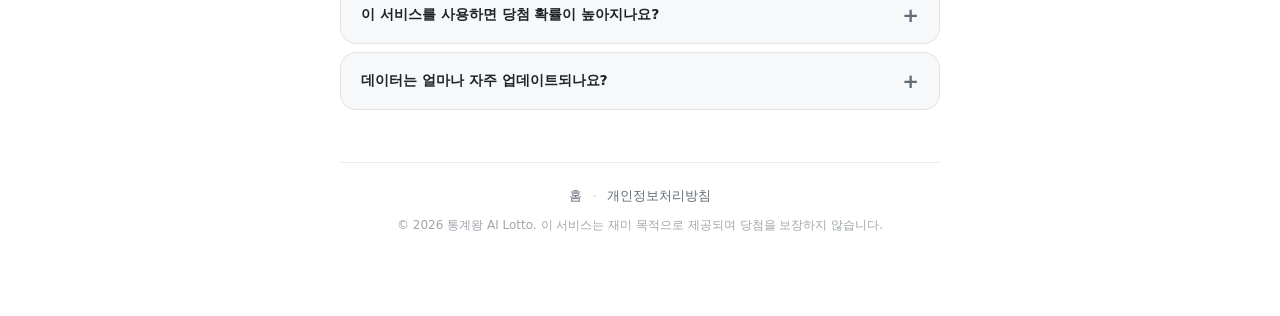
==== commit 9b48d3cf: "타이틀 '황금손 Lotto' → '통계왕 AI Lotto 번호 생성기' 변경 Co-Authored-By: Claude Sonnet 4.6 <noreply@anthropic.com>" ====
--- a/index.html
+++ b/index.html
@@ -3,12 +3,12 @@
 <head>
   <meta charset="UTF-8" />
   <meta name="viewport" content="width=device-width, initial-scale=1.0" />
-  <title>황금손 Lotto - 통계 기반 번호 추천</title>
+  <title>통계왕 AI Lotto 번호 생성기 - 통계 기반 번호 추천</title>
   <meta name="description" content="역대 로또 6/45 당첨 번호 통계를 기반으로 AI가 번호를 추천해 드립니다. 빈도수 기반, 순수 랜덤, Top N 고정 등 다양한 방식으로 번호를 생성하세요." />
   <meta name="keywords" content="로또번호생성기, 로또번호추천, 로또645, AI로또, 로또통계, 로또번호, 당첨번호" />
   <meta name="robots" content="index, follow" />
   <meta property="og:type" content="website" />
-  <meta property="og:title" content="황금손 Lotto" />
+  <meta property="og:title" content="통계왕 AI Lotto 번호 생성기" />
   <meta property="og:description" content="역대 당첨 번호 통계 기반 AI 로또 번호 추천 서비스" />
   <meta property="og:url" content="https://jocoding-ckj.pages.dev" />
   <link rel="canonical" href="https://jocoding-ckj.pages.dev" />
@@ -17,7 +17,7 @@
   {
     "@context": "https://schema.org",
     "@type": "WebApplication",
-    "name": "황금손 Lotto",
+    "name": "통계왕 AI Lotto 번호 생성기",
     "description": "역대 로또 6/45 당첨 번호 통계를 기반으로 AI가 번호를 추천해 드리는 무료 서비스",
     "url": "https://jocoding-ckj.pages.dev",
     "applicationCategory": "EntertainmentApplication",
@@ -38,7 +38,7 @@
       <div class="logo-dot"></div>
       Blue Lotto 6/45
     </div>
-    <h1><span class="gold">황금손</span> <span class="blue">Lotto</span></h1>
+    <h1><span class="gold">통계왕</span> <span class="blue">AI Lotto</span> 번호 생성기</h1>
     <p class="tagline">역대 당첨 번호 통계 기반 AI 번호 추천</p>
     <div class="data-badge">
       lottolyzer.com · 2002.12 ~ 2026.05 전체 회차 기준
@@ -191,7 +191,7 @@
       <span class="footer-divider">·</span>
       <a href="/privacy.html">개인정보처리방침</a>
     </nav>
-    <p class="footer-copy">© 2026 황금손 Lotto. 이 서비스는 재미 목적으로 제공되며 당첨을 보장하지 않습니다.</p>
+    <p class="footer-copy">© 2026 통계왕 AI Lotto. 이 서비스는 재미 목적으로 제공되며 당첨을 보장하지 않습니다.</p>
   </footer>
 
   <script src="main.js"></script>
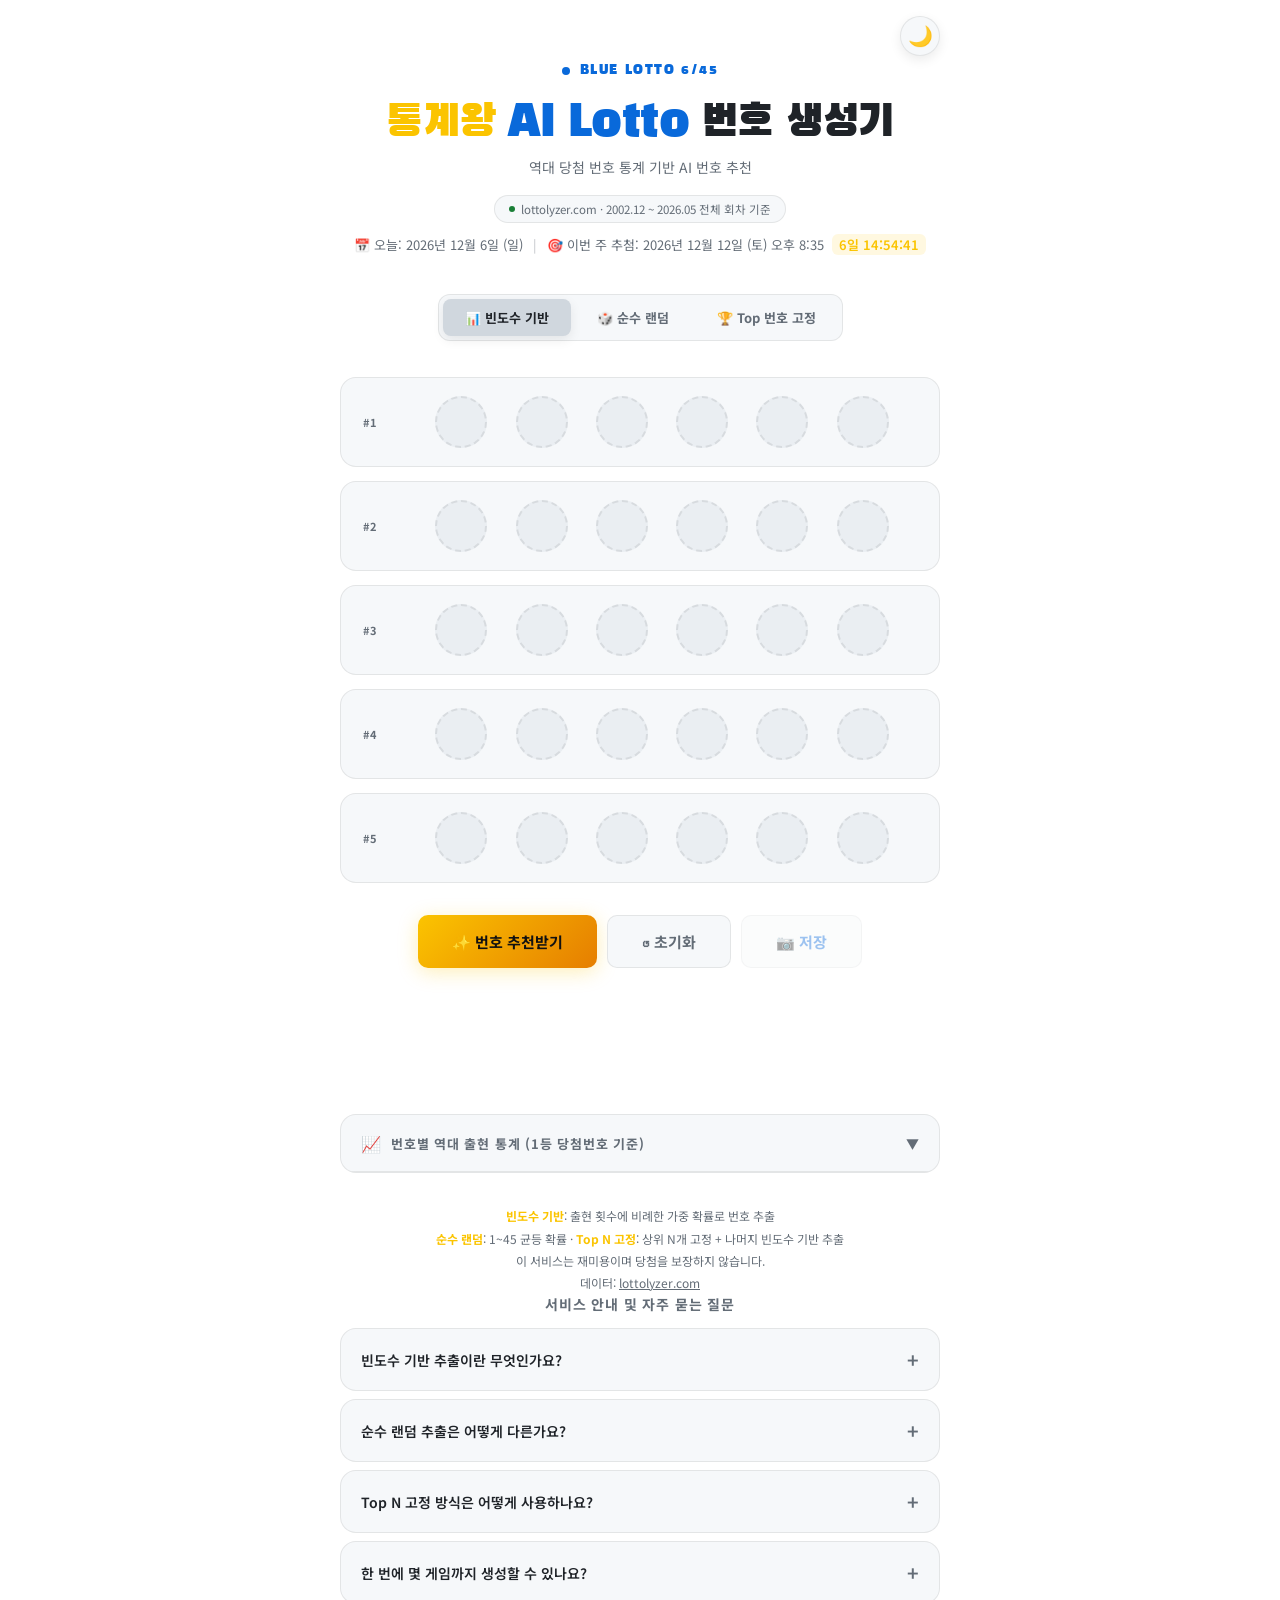
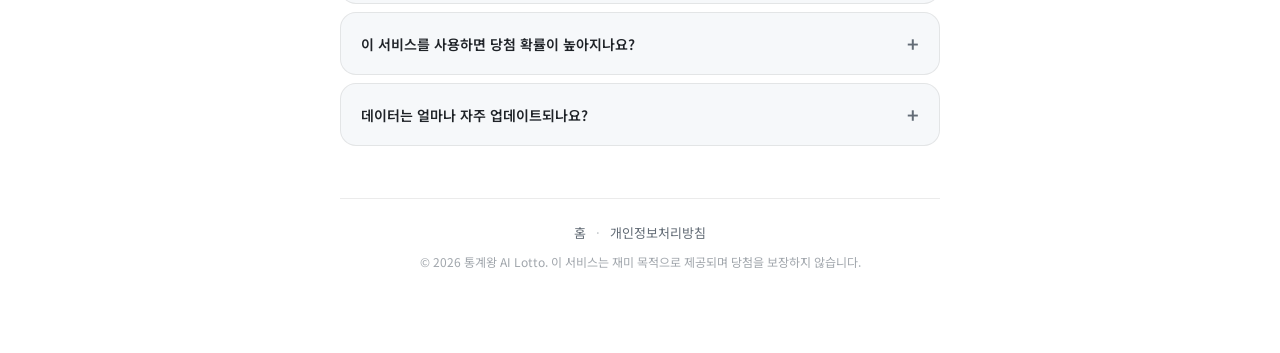
==== commit f08a81fc: "스타일리시 폰트 적용 (Black Han Sans + Noto Sans KR) Co-Authored-By: Claude Sonnet 4.6 <noreply@anthropic.com" ====
--- a/index.html
+++ b/index.html
@@ -12,6 +12,9 @@
   <meta property="og:description" content="역대 당첨 번호 통계 기반 AI 로또 번호 추천 서비스" />
   <meta property="og:url" content="https://jocoding-ckj.pages.dev" />
   <link rel="canonical" href="https://jocoding-ckj.pages.dev" />
+  <link rel="preconnect" href="https://fonts.googleapis.com">
+  <link rel="preconnect" href="https://fonts.gstatic.com" crossorigin>
+  <link href="https://fonts.googleapis.com/css2?family=Black+Han+Sans&family=Noto+Sans+KR:wght@300;400;500;700&display=swap" rel="stylesheet">
   <link rel="stylesheet" href="style.css">
   <script type="application/ld+json">
   {
--- a/style.css
+++ b/style.css
@@ -39,7 +39,7 @@
 body {
   background: var(--bg);
   color: var(--text);
-  font-family: 'Segoe UI', system-ui, -apple-system, sans-serif;
+  font-family: 'Noto Sans KR', 'Segoe UI', system-ui, -apple-system, sans-serif;
   min-height: 100vh;
   display: flex;
   flex-direction: column;
@@ -89,13 +89,13 @@
   align-items: center;
   justify-content: center;
   gap: 10px;
+  font-family: 'Black Han Sans', sans-serif;
   font-size: 13px;
-  font-weight: 700;
+  font-weight: 400;
   color: var(--accent2);
-  letter-spacing: 0.1em;
+  letter-spacing: 0.12em;
   text-transform: uppercase;
   margin-bottom: 20px;
-  font-variant-numeric: tabular-nums;
 }
 
 .logo-dot {
@@ -111,9 +111,10 @@
 }
 
 h1 {
-  font-size: clamp(24px, 5vw, 42px);
-  font-weight: 800;
-  letter-spacing: -1.5px;
+  font-family: 'Black Han Sans', sans-serif;
+  font-size: clamp(26px, 5vw, 44px);
+  font-weight: 400;
+  letter-spacing: -0.5px;
   line-height: 1.1;
   margin-bottom: 10px;
   white-space: nowrap;
@@ -189,8 +190,8 @@
   border-radius: 8px;
   padding: 9px 22px;
   font-size: 13px;
-  font-weight: 600;
-  font-family: inherit;
+  font-weight: 700;
+  font-family: 'Noto Sans KR', sans-serif;
   background: transparent;
   color: var(--muted);
   transition: all 0.2s;
@@ -393,7 +394,7 @@
   cursor: pointer;
   border: none;
   border-radius: 10px;
-  font-family: inherit;
+  font-family: 'Noto Sans KR', sans-serif;
   font-weight: 700;
   font-size: 15px;
   padding: 15px 34px;
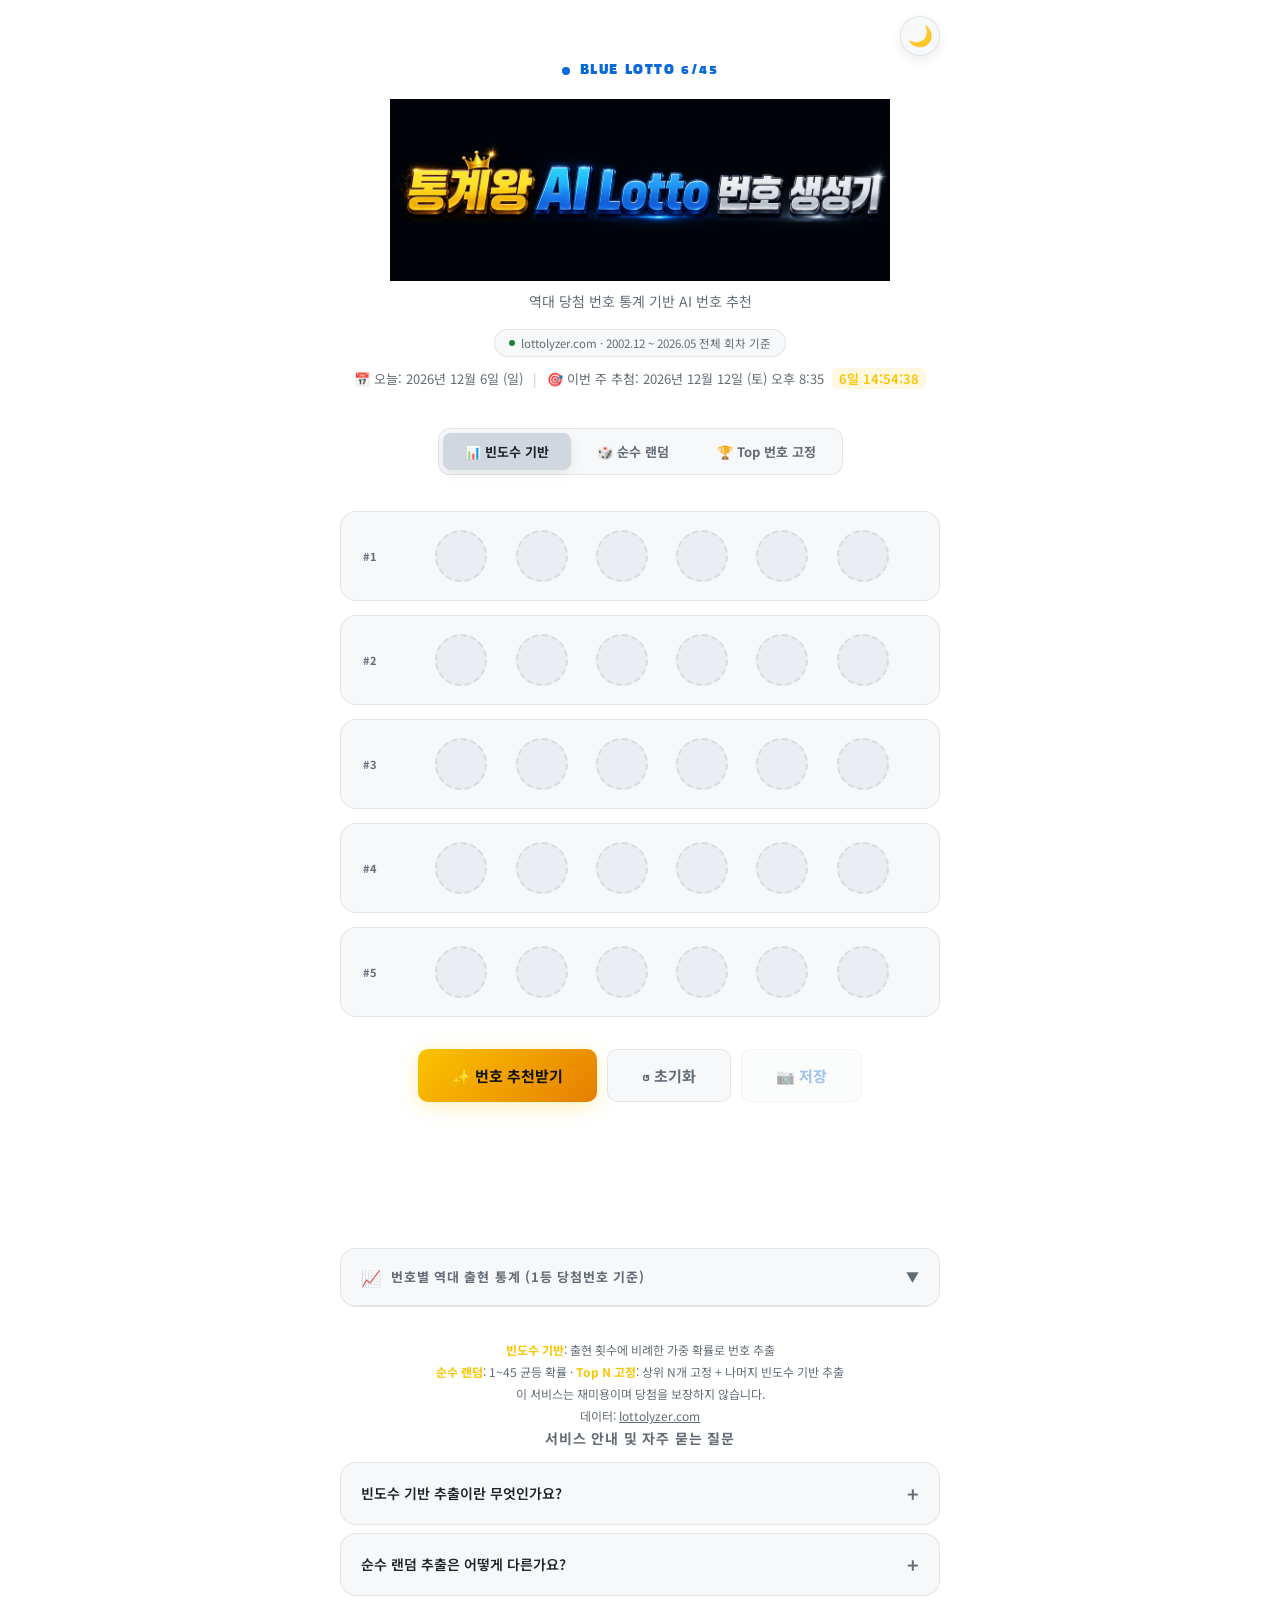
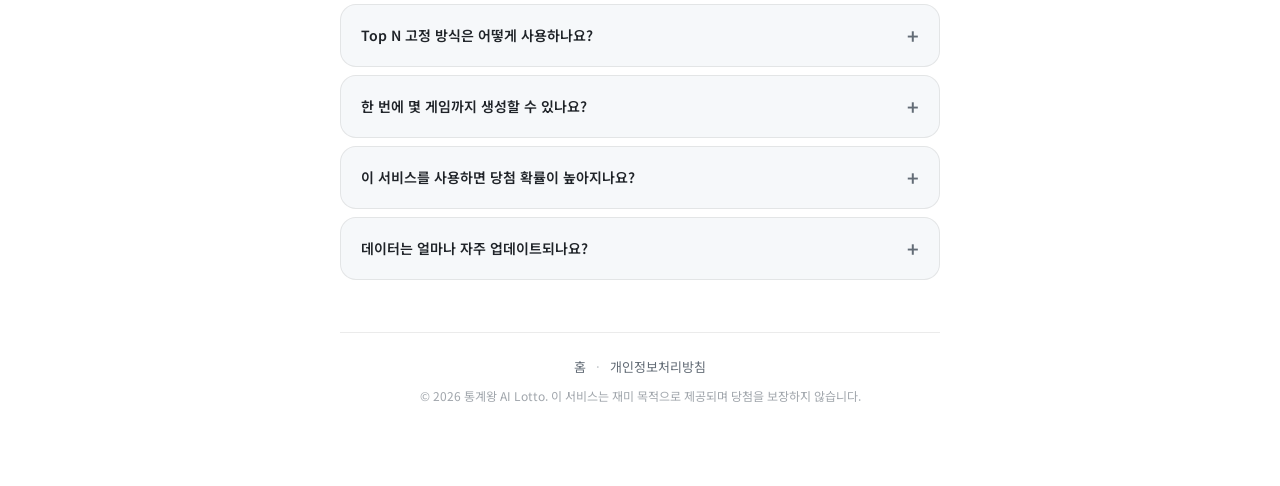
==== commit 37f1a810: "타이틀 텍스트를 이미지(title.png)로 교체 Co-Authored-By: Claude Sonnet 4.6 <noreply@anthropic.com>" ====
--- a/index.html
+++ b/index.html
@@ -41,7 +41,9 @@
       <div class="logo-dot"></div>
       Blue Lotto 6/45
     </div>
-    <h1><span class="gold">통계왕</span> <span class="blue">AI Lotto</span> 번호 생성기</h1>
+    <h1>
+      <img src="title.png" alt="통계왕 AI Lotto 번호 생성기" class="title-img">
+    </h1>
     <p class="tagline">역대 당첨 번호 통계 기반 AI 번호 추천</p>
     <div class="data-badge">
       lottolyzer.com · 2002.12 ~ 2026.05 전체 회차 기준
--- a/style.css
+++ b/style.css
@@ -120,6 +120,14 @@
   white-space: nowrap;
 }
 
+.title-img {
+  width: 100%;
+  max-width: 500px;
+  height: auto;
+  display: block;
+  margin: 0 auto;
+}
+
 h1 .blue { color: var(--accent2); }
 h1 .gold { color: var(--accent); }
 
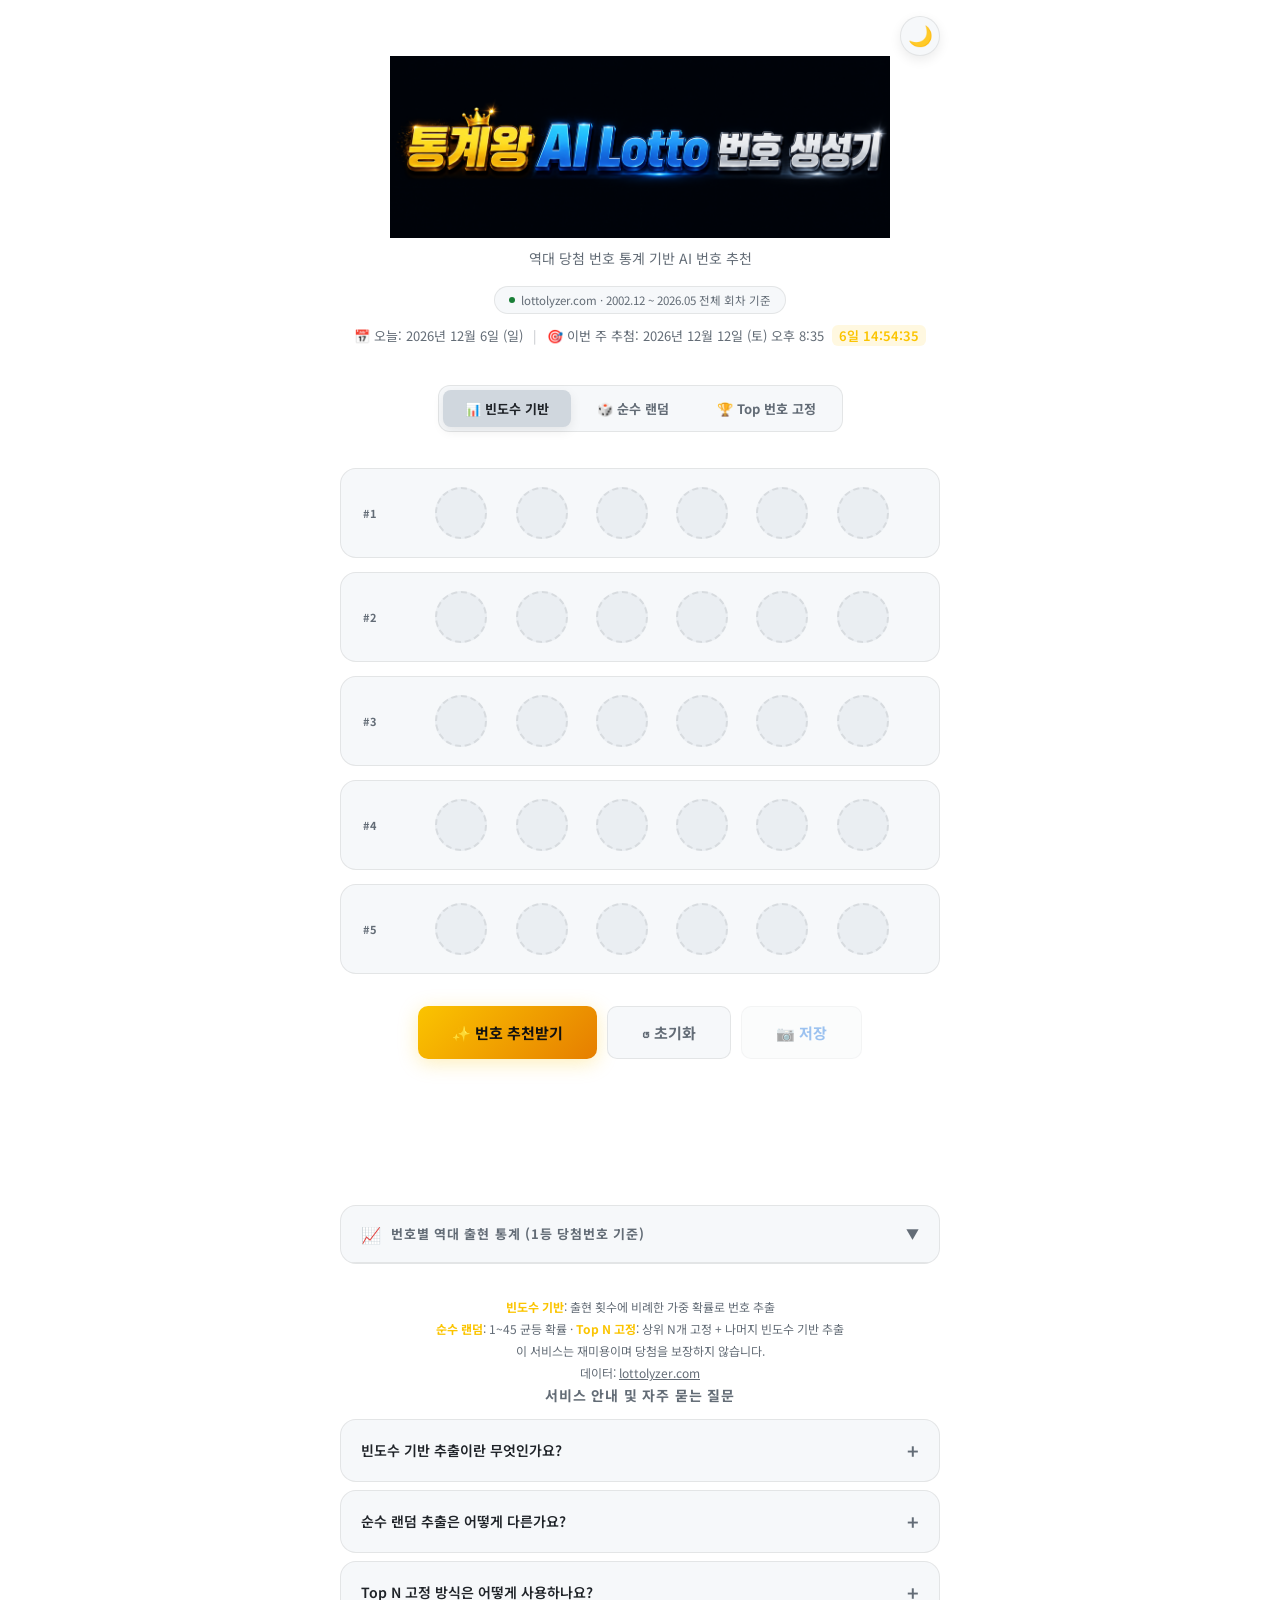
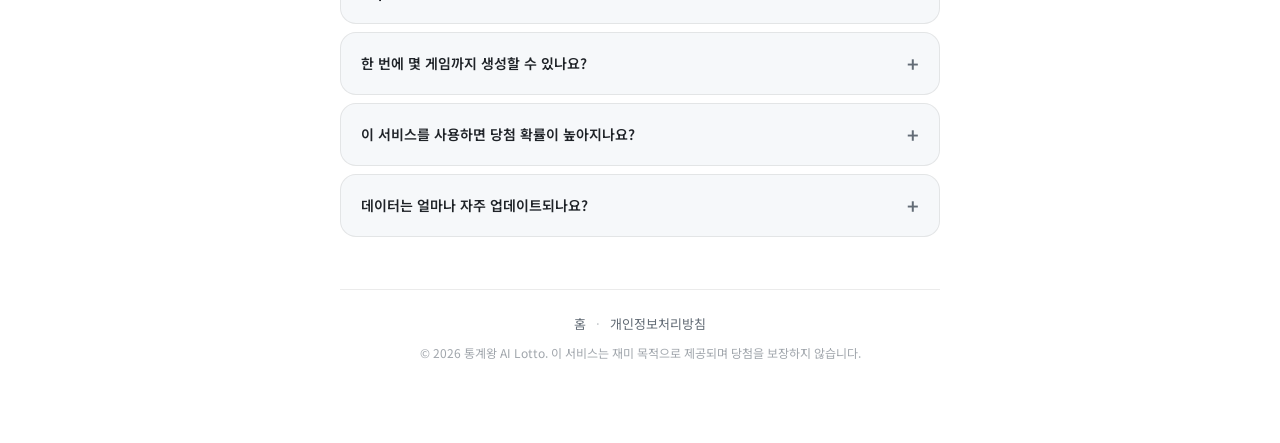
==== commit bc3be3e5: "상단 'Blue Lotto 6/45' 로고 제거 Co-Authored-By: Claude Sonnet 4.6 <noreply@anthropic.com>" ====
--- a/index.html
+++ b/index.html
@@ -37,11 +37,7 @@
     <button class="theme-toggle" id="themeToggle" onclick="toggleTheme()" title="테마 변경">
       <span id="themeIcon">🌙</span>
     </button>
-    <div class="logo">
-      <div class="logo-dot"></div>
-      Blue Lotto 6/45
-    </div>
-    <h1>
+<h1>
       <img src="title.png" alt="통계왕 AI Lotto 번호 생성기" class="title-img">
     </h1>
     <p class="tagline">역대 당첨 번호 통계 기반 AI 번호 추천</p>
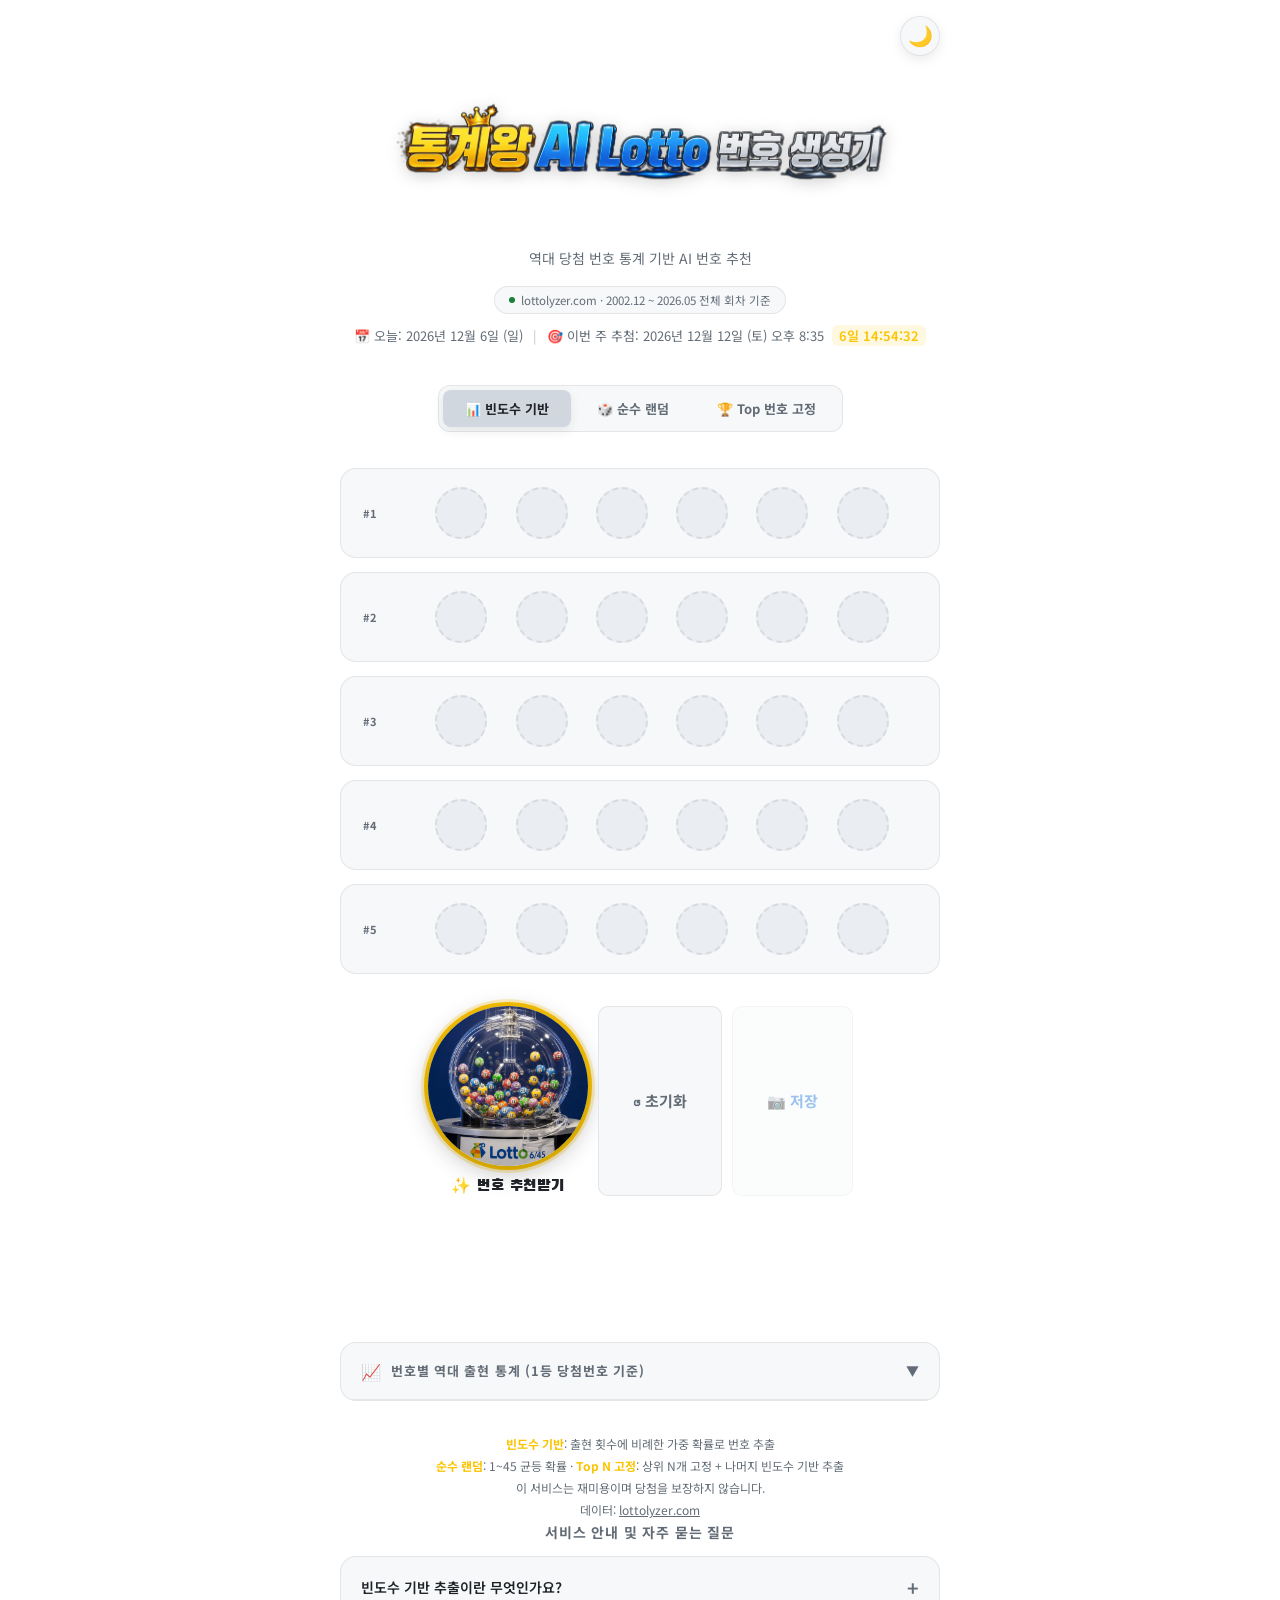
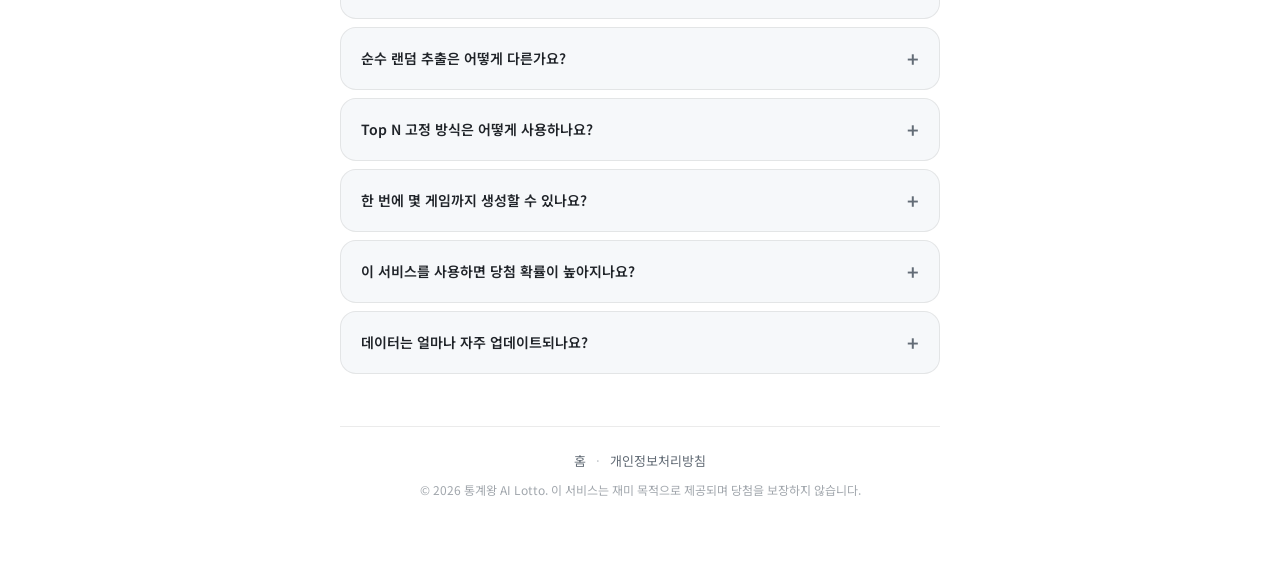
==== commit 3cd343c0: "'번호 추천받기' 버튼을 로또 추첨기 이미지로 교체 Co-Authored-By: Claude Sonnet 4.6 <noreply@anthropic.com>" ====
--- a/index.html
+++ b/index.html
@@ -72,7 +72,10 @@
 
   <!-- Buttons -->
   <div class="btn-group">
-    <button class="btn btn-primary" onclick="generate()">✨ 번호 추천받기</button>
+    <button class="btn-generate-img" onclick="generate()" title="번호 추천받기">
+      <img src="btn-generate.png" alt="번호 추천받기">
+      <span>✨ 번호 추천받기</span>
+    </button>
     <button class="btn btn-secondary" onclick="clearBoard()">↺ 초기화</button>
     <button class="btn btn-save" id="btnSave" onclick="saveAsImage()" disabled>📷 저장</button>
   </div>
--- a/style.css
+++ b/style.css
@@ -128,6 +128,15 @@
   margin: 0 auto;
 }
 
+body:not(.dark-mode) .title-img {
+  filter:
+    drop-shadow(1px  0px 0 rgba(0,0,0,0.55))
+    drop-shadow(-1px 0px 0 rgba(0,0,0,0.55))
+    drop-shadow(0px  1px 0 rgba(0,0,0,0.55))
+    drop-shadow(0px -1px 0 rgba(0,0,0,0.55))
+    drop-shadow(0 3px 8px rgba(0,0,0,0.2));
+}
+
 h1 .blue { color: var(--accent2); }
 h1 .gold { color: var(--accent); }
 
@@ -434,6 +443,44 @@
   transform: translateY(-2px);
 }
 
+.btn-generate-img {
+  cursor: pointer;
+  border: none;
+  background: none;
+  padding: 0;
+  display: flex;
+  flex-direction: column;
+  align-items: center;
+  gap: 10px;
+  transition: transform 0.2s, filter 0.2s;
+}
+
+.btn-generate-img img {
+  width: 160px;
+  height: 160px;
+  object-fit: cover;
+  border-radius: 50%;
+  box-shadow: 0 6px 24px rgba(0,0,0,0.25), 0 0 0 4px var(--accent), 0 0 0 7px rgba(251,196,0,0.25);
+  display: block;
+  transition: box-shadow 0.2s, transform 0.2s;
+}
+
+.btn-generate-img span {
+  font-family: 'Black Han Sans', sans-serif;
+  font-size: 16px;
+  color: var(--text);
+  letter-spacing: 0.04em;
+}
+
+.btn-generate-img:hover img {
+  transform: scale(1.06);
+  box-shadow: 0 10px 36px rgba(0,0,0,0.3), 0 0 0 4px var(--accent), 0 0 0 10px rgba(251,196,0,0.35);
+}
+
+.btn-generate-img:active img {
+  transform: scale(0.95);
+}
+
 .btn-save {
   background: var(--bg2);
   color: var(--accent2);
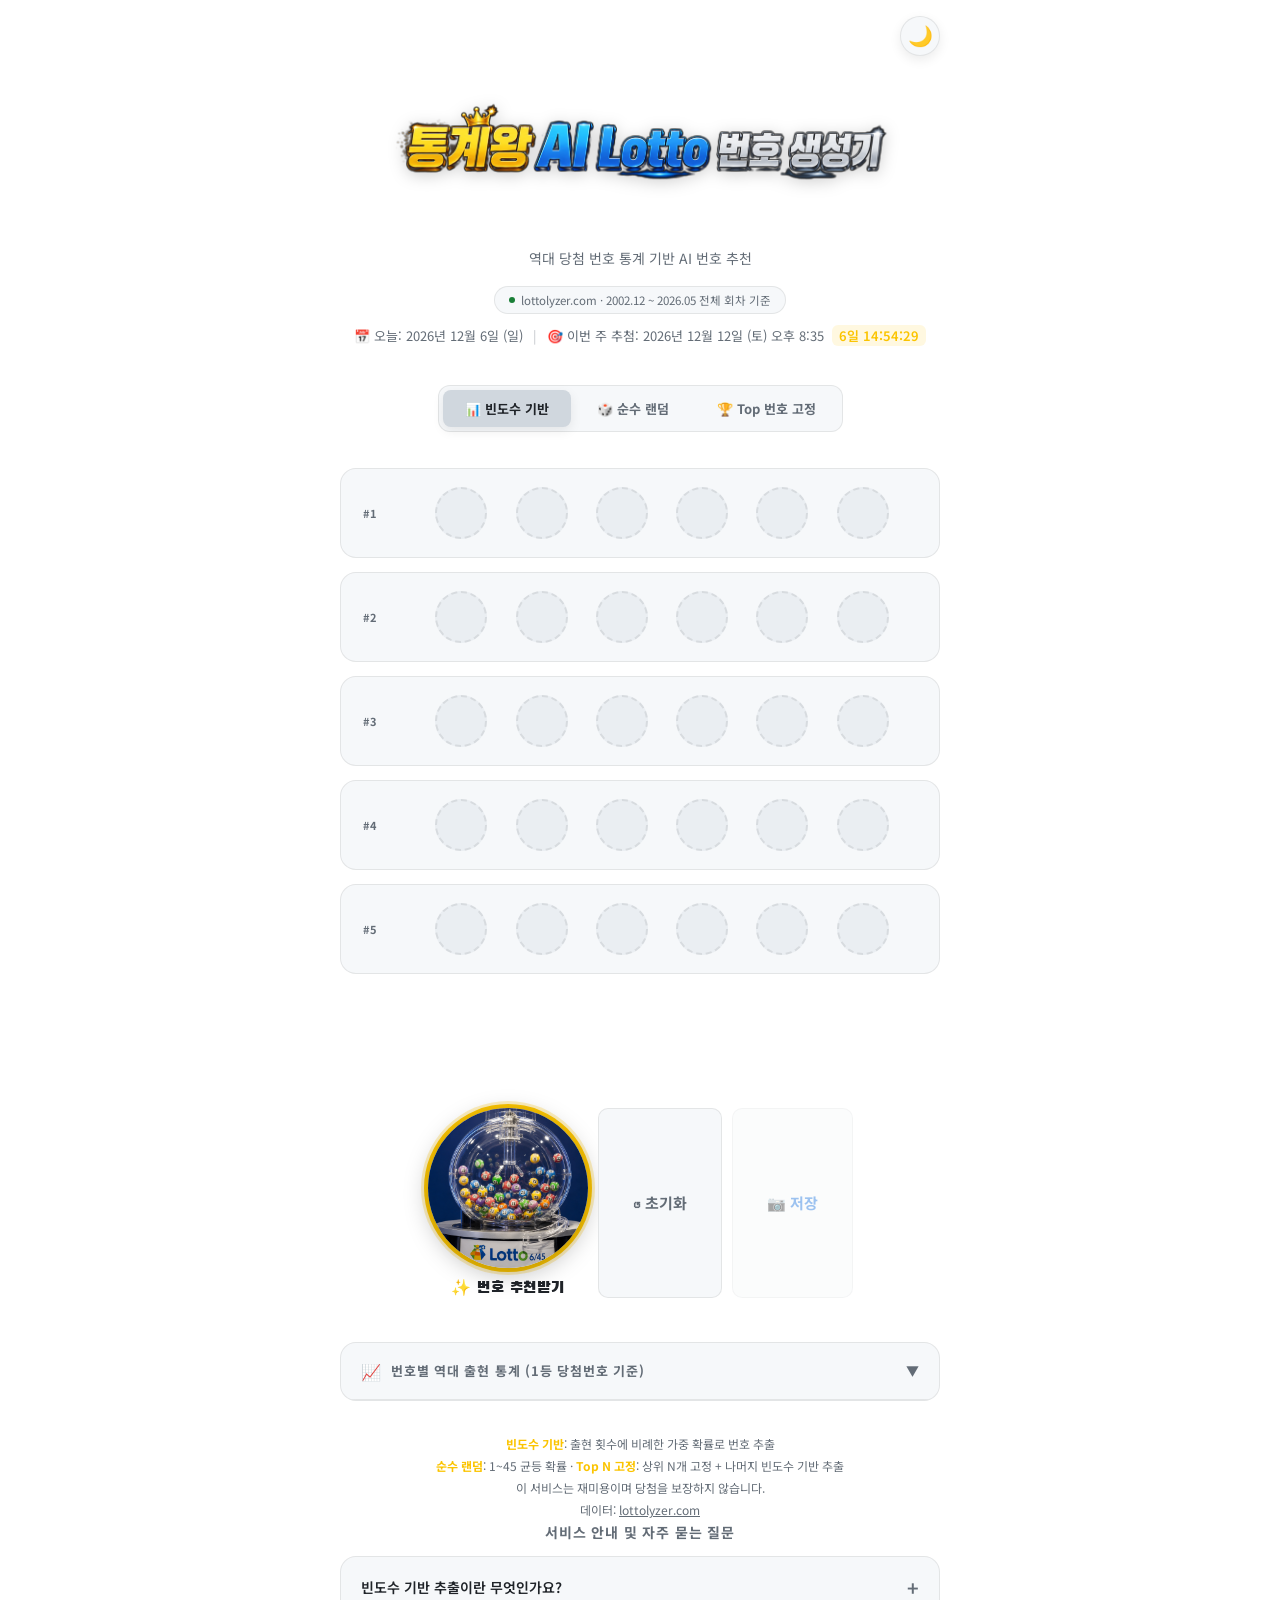
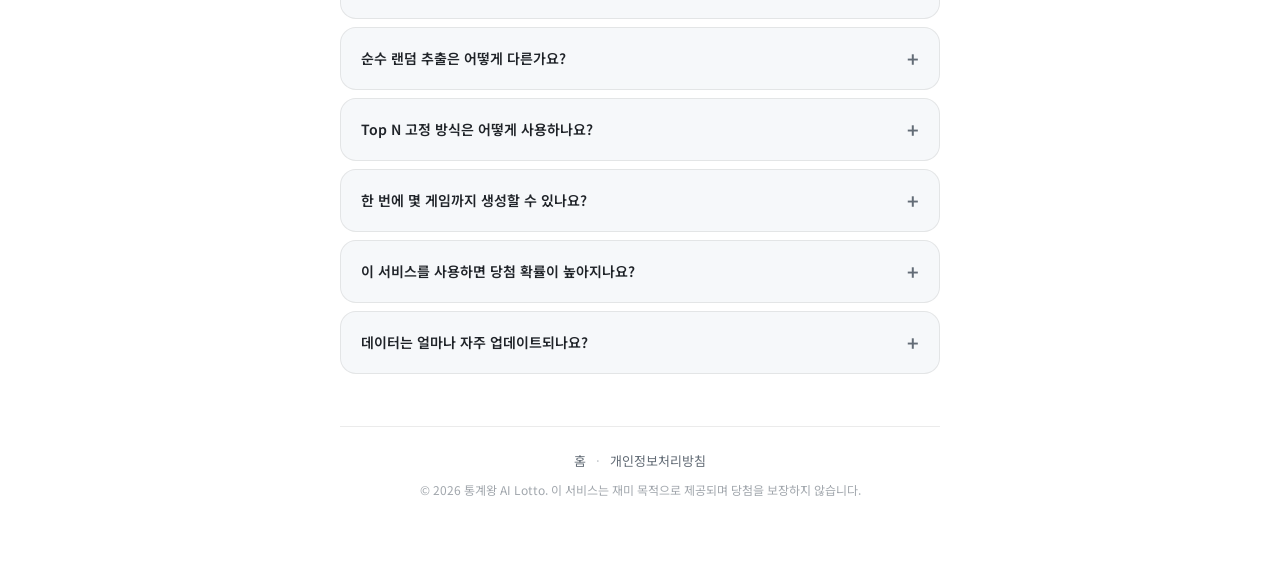
==== commit 1582ab45: "로또 기입 용지를 번호 추천 버튼 위로 이동 Co-Authored-By: Claude Sonnet 4.6 <noreply@anthropic.com>" ====
--- a/index.html
+++ b/index.html
@@ -70,6 +70,24 @@
   <!-- Board -->
   <div class="board" id="board"></div>
 
+  <!-- Lotto Ticket -->
+  <section class="ticket-section" id="ticketSection">
+    <div class="ticket-section-header">
+      <span class="ticket-section-title">📋 로또 기입 용지</span>
+    </div>
+    <div class="ticket-scroll-wrap">
+      <div class="ticket-card">
+        <div class="ticket-brand-strip">
+          <div class="ticket-brand-inner">
+            <span class="tb-logo">Lotto</span>
+            <span class="tb-sub">6/45</span>
+          </div>
+        </div>
+        <div class="ticket-games" id="ticketGames"></div>
+      </div>
+    </div>
+  </section>
+
   <!-- Buttons -->
   <div class="btn-group">
     <button class="btn-generate-img" onclick="generate()" title="번호 추천받기">
@@ -79,24 +97,6 @@
     <button class="btn btn-secondary" onclick="clearBoard()">↺ 초기화</button>
     <button class="btn btn-save" id="btnSave" onclick="saveAsImage()" disabled>📷 저장</button>
   </div>
-
-  <!-- Lotto Ticket -->
-  <section class="ticket-section" id="ticketSection">
-    <div class="ticket-section-header">
-      <span class="ticket-section-title">📋 로또 기입 용지</span>
-    </div>
-    <div class="ticket-scroll-wrap">
-      <div class="ticket-card">
-        <div class="ticket-brand-strip">
-          <div class="ticket-brand-inner">
-            <span class="tb-logo">Lotto</span>
-            <span class="tb-sub">6/45</span>
-          </div>
-        </div>
-        <div class="ticket-games" id="ticketGames"></div>
-      </div>
-    </div>
-  </section>
 
   <!-- Stats Panel -->
   <div class="stats-panel">
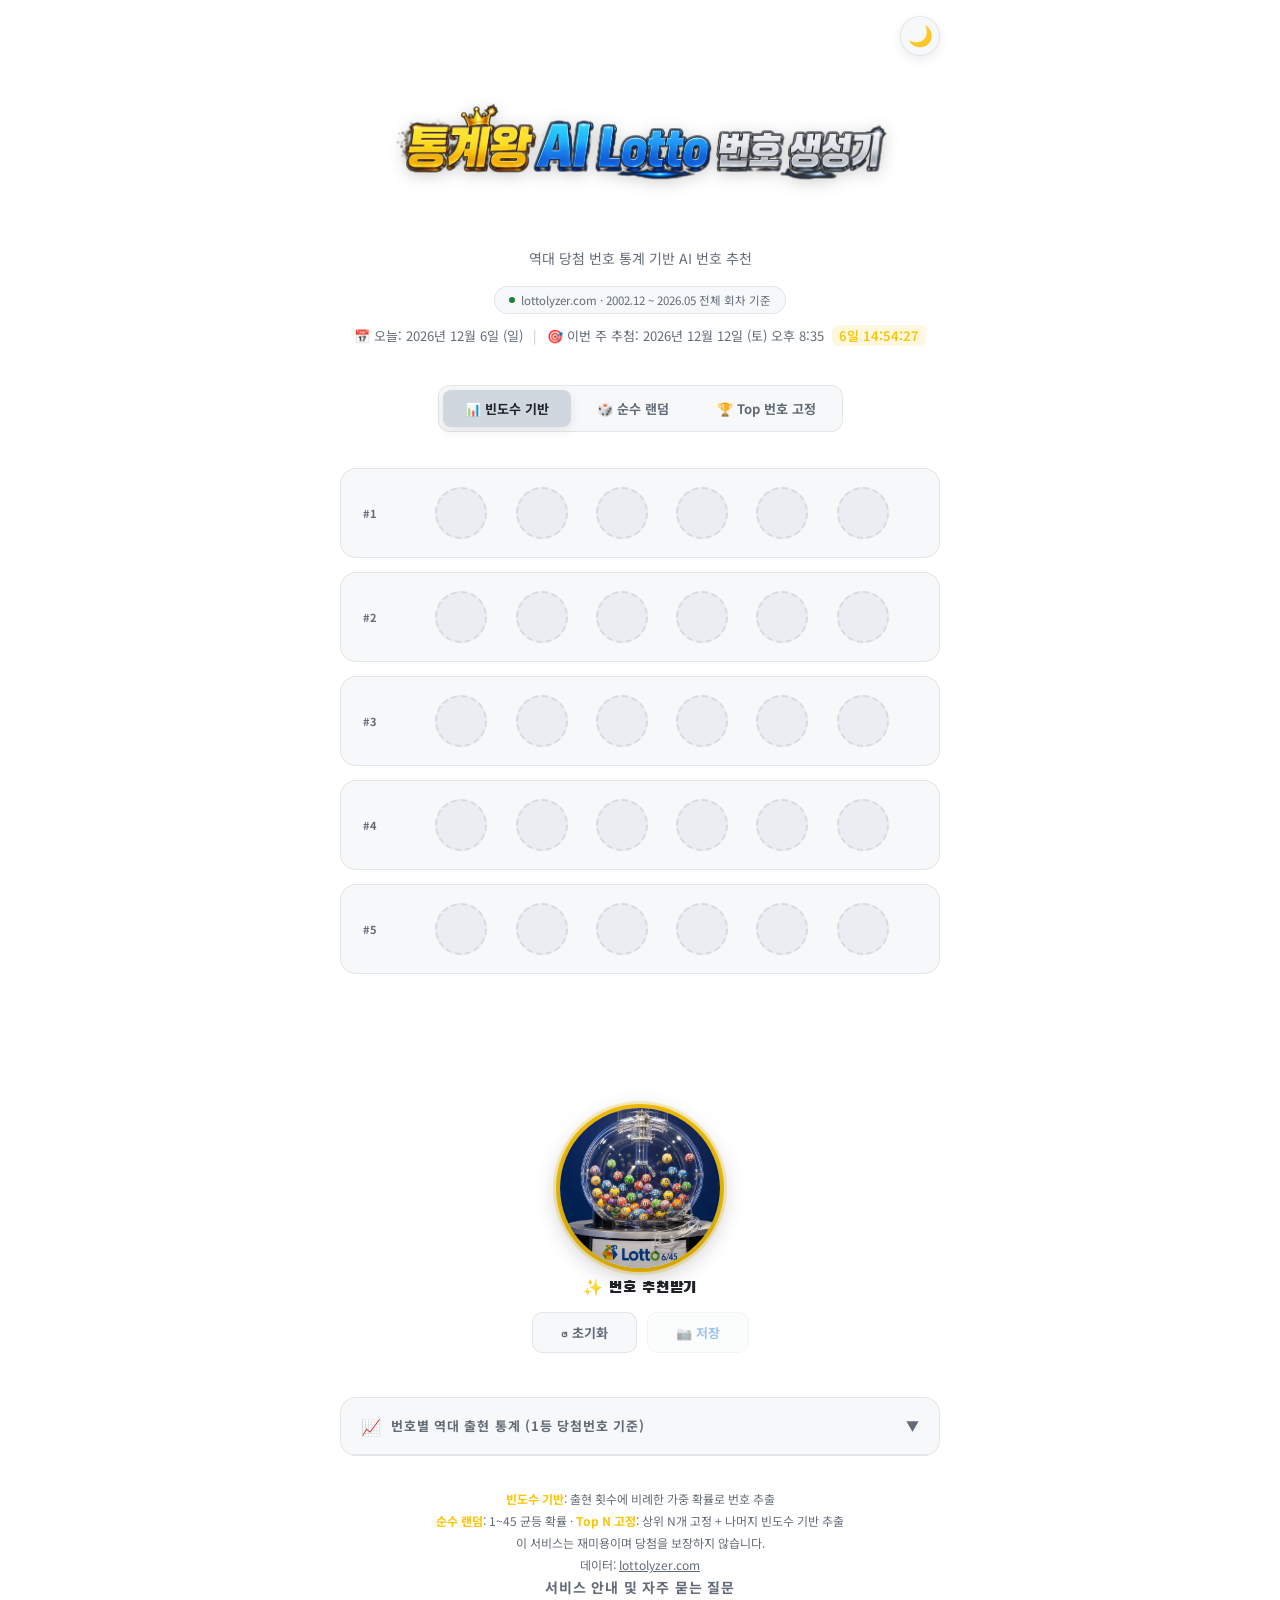
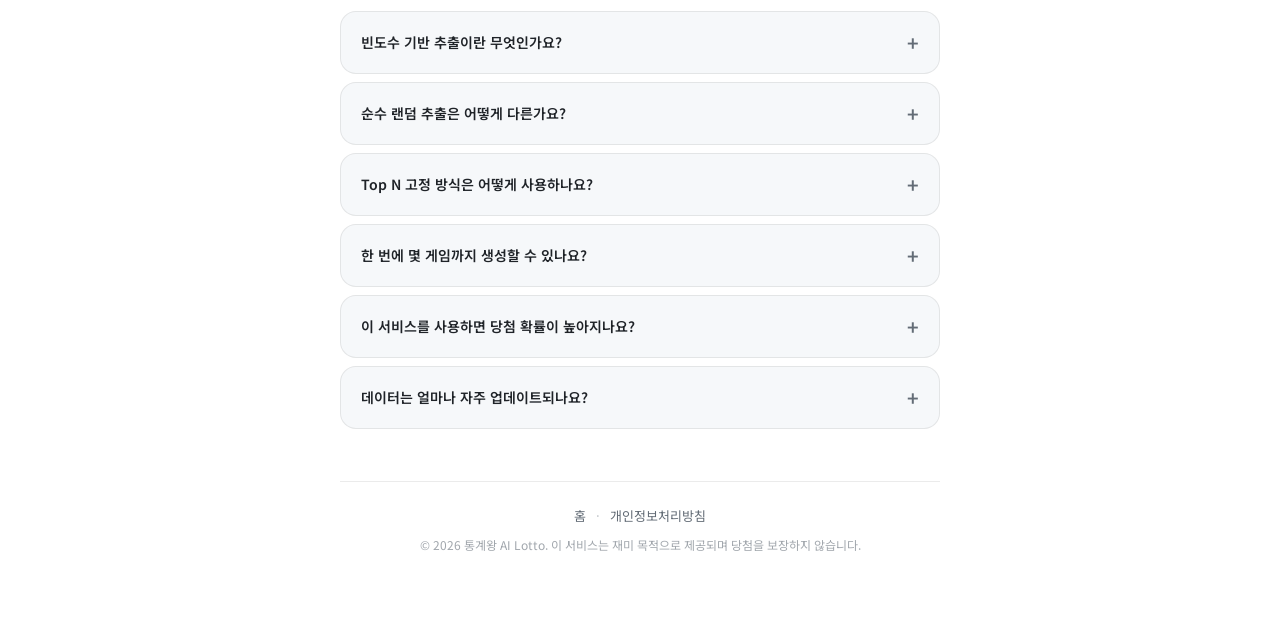
==== commit 067920eb: "초기화/저장 버튼을 추천 버튼 아래로 배치 및 크기 조정 Co-Authored-By: Claude Sonnet 4.6 <noreply@anthropic.com>" ====
--- a/index.html
+++ b/index.html
@@ -94,8 +94,10 @@
       <img src="btn-generate.png" alt="번호 추천받기">
       <span>✨ 번호 추천받기</span>
     </button>
-    <button class="btn btn-secondary" onclick="clearBoard()">↺ 초기화</button>
-    <button class="btn btn-save" id="btnSave" onclick="saveAsImage()" disabled>📷 저장</button>
+    <div class="btn-sub-group">
+      <button class="btn btn-secondary" onclick="clearBoard()">↺ 초기화</button>
+      <button class="btn btn-save" id="btnSave" onclick="saveAsImage()" disabled>📷 저장</button>
+    </div>
   </div>
 
   <!-- Stats Panel -->
--- a/style.css
+++ b/style.css
@@ -401,10 +401,21 @@
 /* ───────────── BUTTONS ───────────── */
 .btn-group {
   display: flex;
+  flex-direction: column;
+  align-items: center;
+  gap: 14px;
+  margin-bottom: 44px;
+}
+
+.btn-sub-group {
+  display: flex;
   gap: 10px;
-  flex-wrap: wrap;
   justify-content: center;
-  margin-bottom: 44px;
+}
+
+.btn-sub-group .btn {
+  padding: 10px 28px;
+  font-size: 13px;
 }
 
 .btn {
